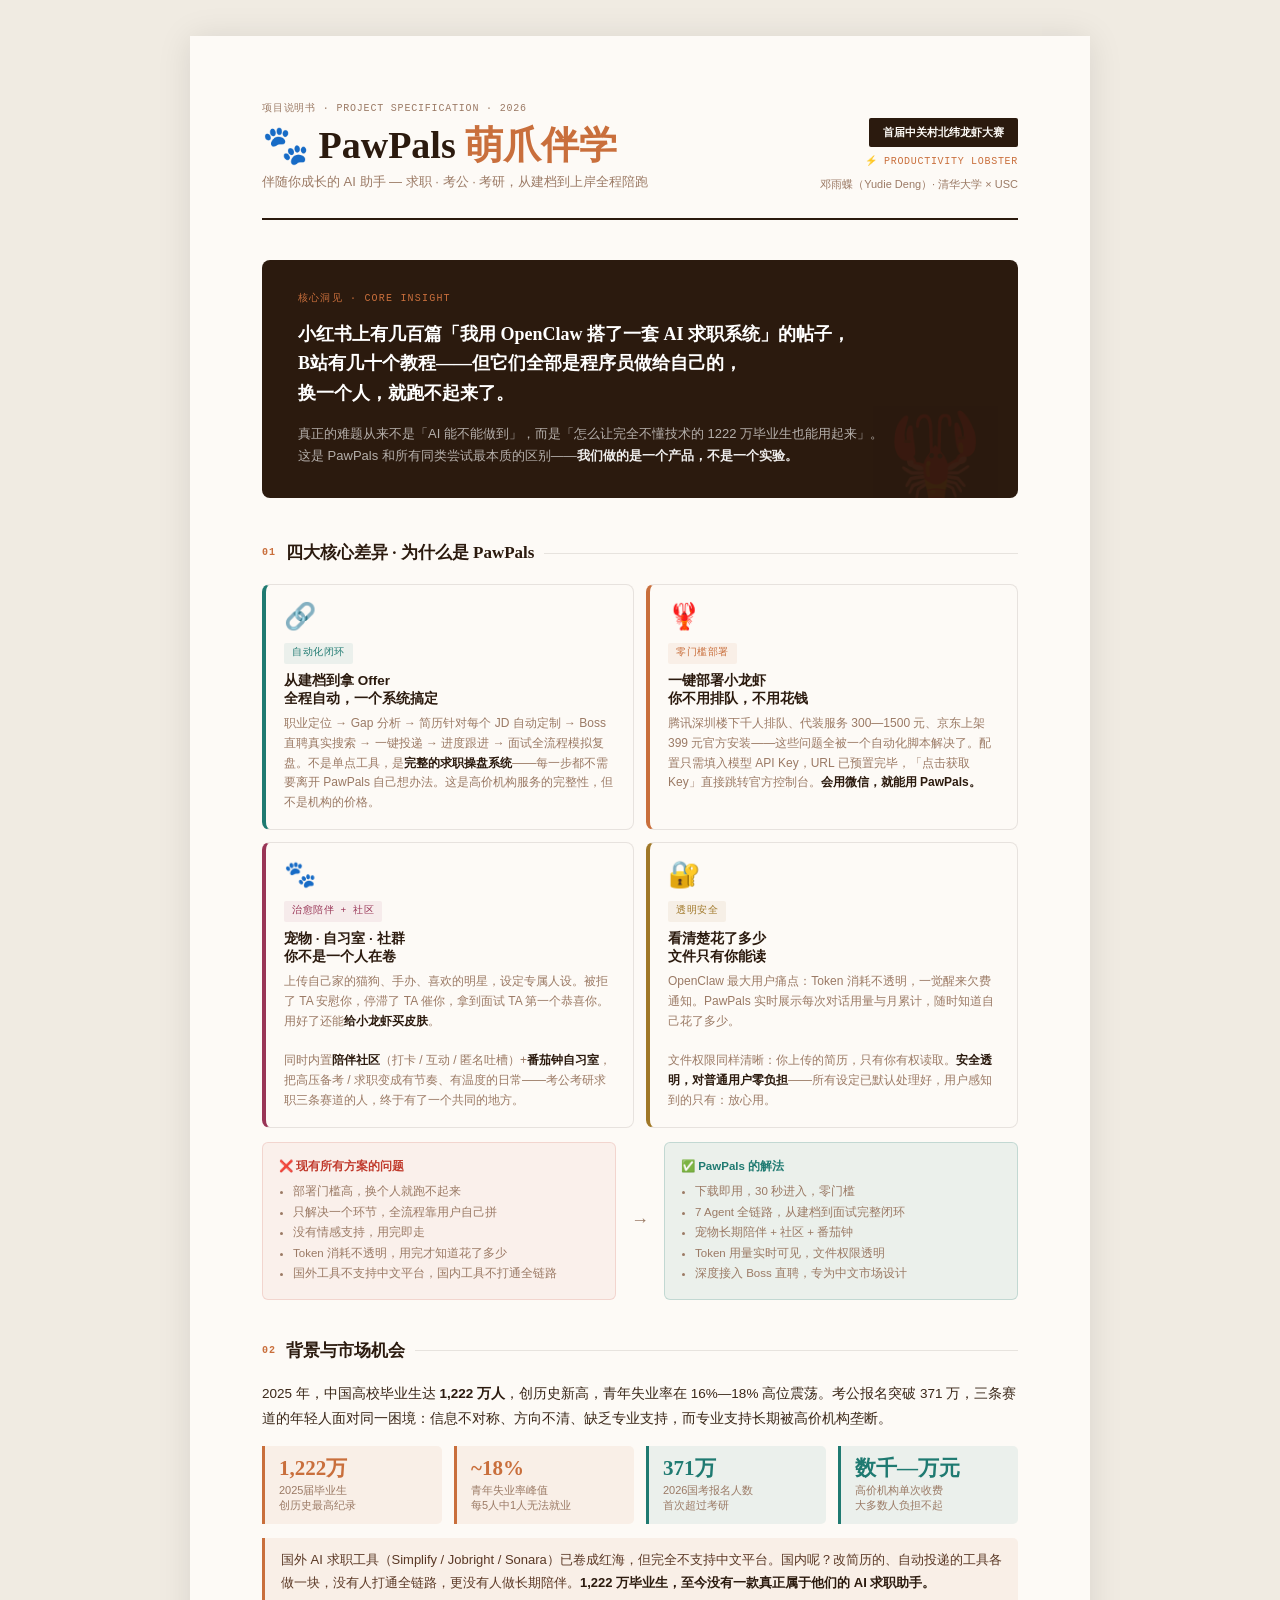
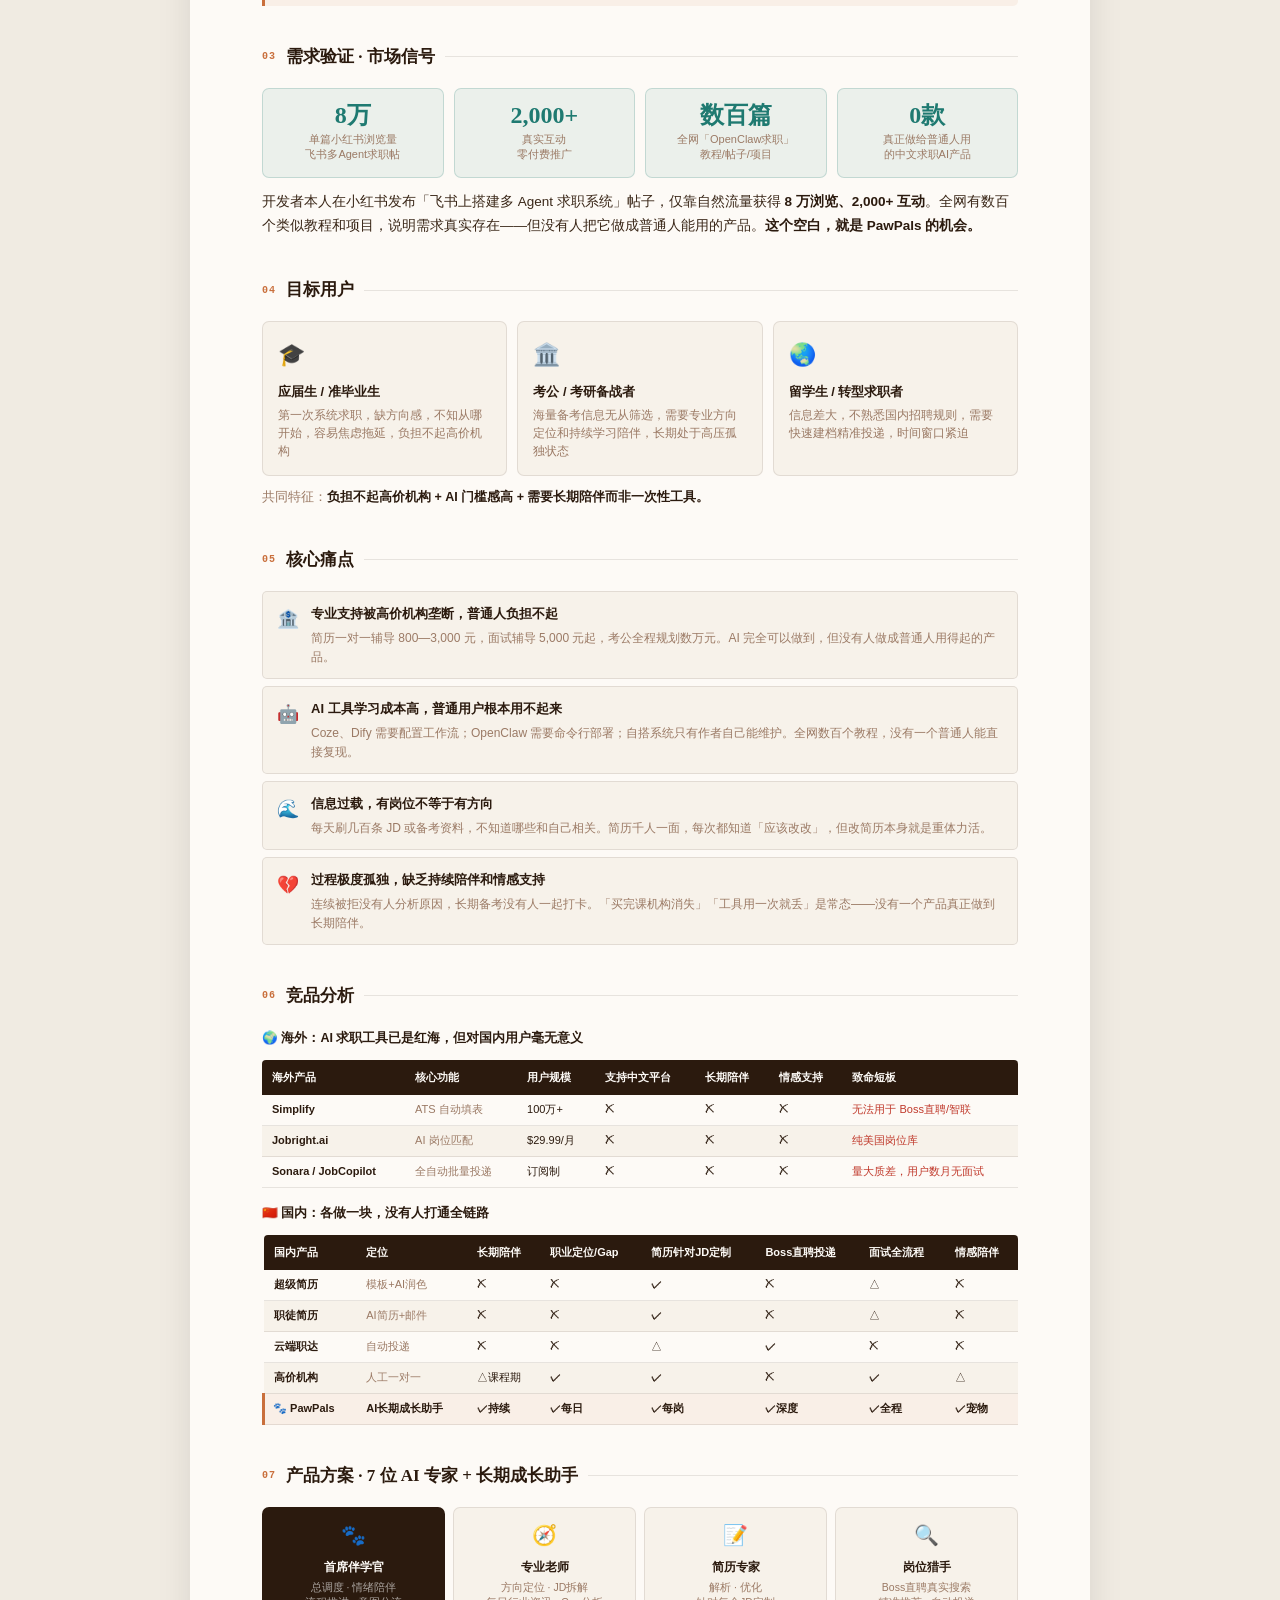
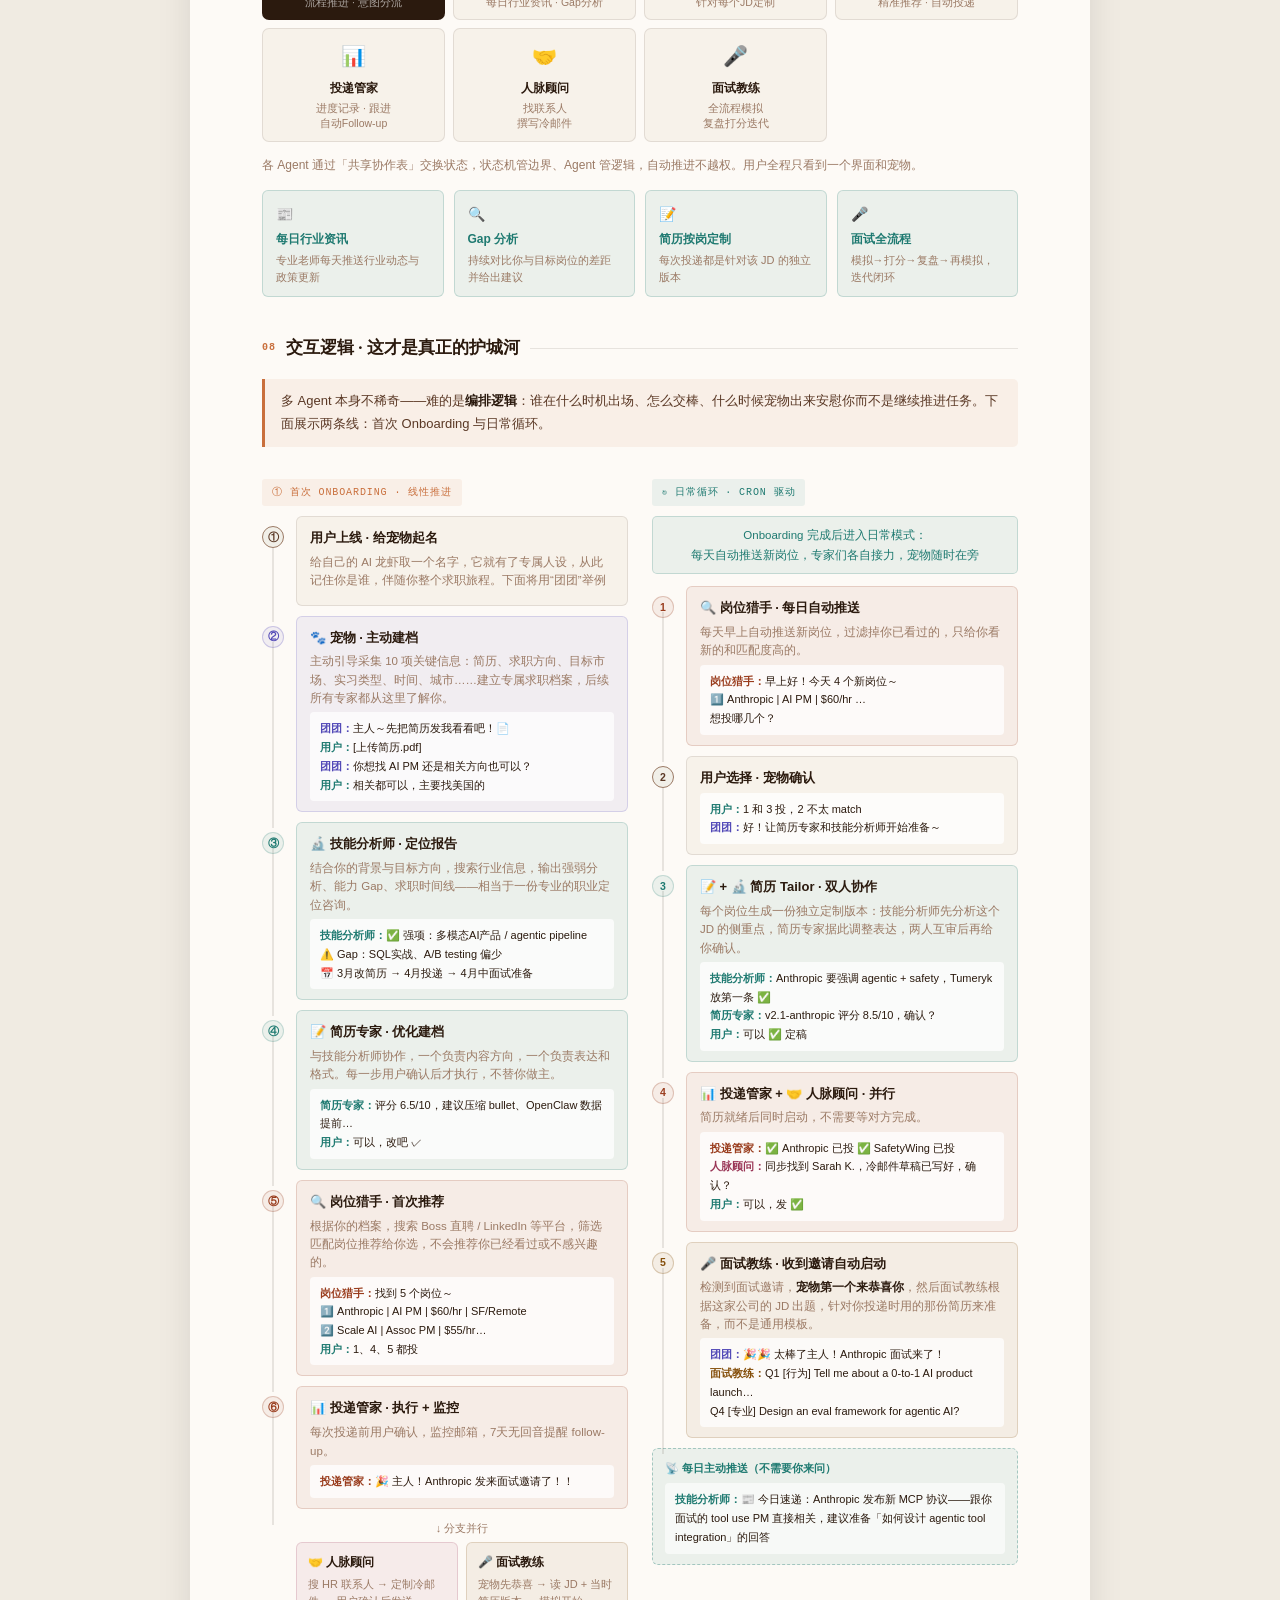
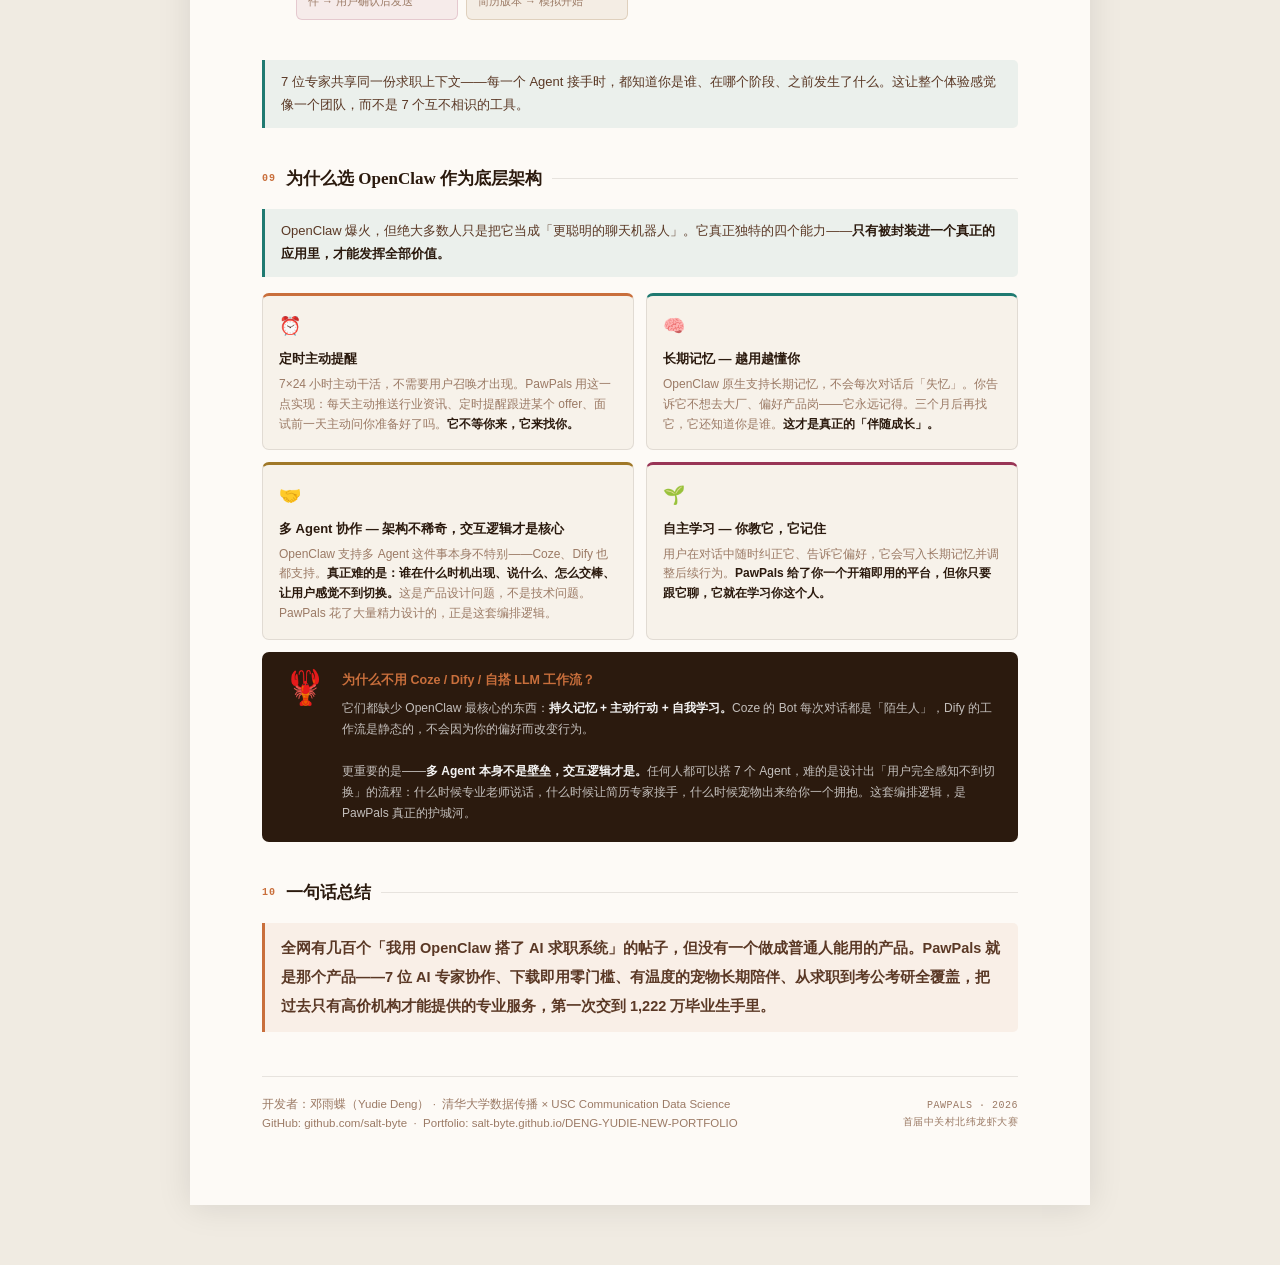
==== pawpals-spec.html @ 876ba8e3 "Add PawPals project page before Zhipu AI Co-Authored-By: Claude Opus 4.6 (1M context) <noreply@anthr" ====
<!DOCTYPE html>
<html lang="zh-CN">

<head>
  <meta charset="UTF-8">
  <meta name="viewport" content="width=device-width, initial-scale=1.0">
  <title>PawPals 萌爪伴学 · 项目说明书</title>
  <style>
    * {
      margin: 0;
      padding: 0;
      box-sizing: border-box;
    }

    :root {
      --bg: #f0ebe2;
      --paper: #fdfaf6;
      --brown: #2b1a0e;
      --mid: #5a3825;
      --light: #9b7a65;
      --rule: rgba(43, 26, 14, .10);
      --orange: #c96f3c;
      --o-bg: rgba(201, 111, 60, .08);
      --o-bd: rgba(201, 111, 60, .22);
      --teal: #1f7a71;
      --t-bg: rgba(31, 122, 113, .08);
      --t-bd: rgba(31, 122, 113, .20);
      --gold: #a07828;
      --purple: #534ab7;
      --p-bg: rgba(83, 74, 183, .07);
      --coral: #993c1d;
      --c-bg: rgba(153, 60, 29, .07);
      --pink: #993556;
      --k-bg: rgba(153, 53, 86, .07);
      --amber: #854f0b;
      --a-bg: rgba(133, 79, 11, .07);
    }

    html {
      font-size: 15px;
      scroll-behavior: smooth;
    }

    body {
      font-family: 'Noto Sans CJK SC', 'Source Han Sans SC', 'PingFang SC', 'Microsoft YaHei', sans-serif;
      background: var(--bg);
      color: var(--brown);
      line-height: 1.75;
      -webkit-font-smoothing: antialiased;
    }

    /* ══ Page wrapper ══ */
    .page {
      max-width: 900px;
      margin: 36px auto 60px;
      background: var(--paper);
      box-shadow: 0 2px 32px rgba(0, 0, 0, .10);
      padding: 64px 72px 72px;
    }

    /* ══ Header ══ */
    .header {
      display: flex;
      justify-content: space-between;
      align-items: flex-end;
      padding-bottom: 24px;
      border-bottom: 2px solid var(--brown);
      margin-bottom: 40px;
      gap: 20px;
    }

    .h-left {}

    .doc-meta {
      font-family: 'Courier New', monospace;
      font-size: 10px;
      color: var(--light);
      letter-spacing: .08em;
      text-transform: uppercase;
      margin-bottom: 8px;
    }

    .proj-name {
      font-family: 'Noto Serif CJK SC', 'Source Han Serif SC', serif;
      font-size: 38px;
      font-weight: 900;
      line-height: 1.05;
      color: var(--brown);
    }

    .proj-name em {
      color: var(--orange);
      font-style: normal;
    }

    .proj-tag {
      font-size: 13px;
      color: var(--light);
      margin-top: 6px;
    }

    .h-right {
      text-align: right;
      flex-shrink: 0;
    }

    .badge {
      display: inline-block;
      background: var(--brown);
      color: var(--paper);
      font-size: 11px;
      font-weight: 600;
      padding: 5px 14px;
      border-radius: 2px;
      margin-bottom: 6px;
    }

    .track {
      display: block;
      font-family: 'Courier New', monospace;
      font-size: 10px;
      color: var(--orange);
      letter-spacing: .07em;
    }

    .author {
      font-size: 11px;
      color: var(--light);
      margin-top: 4px;
    }

    /* ══ Sections ══ */
    .sec {
      margin-bottom: 36px;
    }

    .sec-head {
      display: flex;
      align-items: center;
      gap: 10px;
      margin-bottom: 16px;
    }

    .sec-num {
      font-family: 'Courier New', monospace;
      font-size: 10px;
      font-weight: 700;
      color: var(--orange);
      letter-spacing: .10em;
      flex-shrink: 0;
    }

    .sec-title {
      font-family: 'Noto Serif CJK SC', 'Source Han Serif SC', serif;
      font-size: 17px;
      font-weight: 700;
      color: var(--brown);
    }

    .sec-rule {
      flex: 1;
      height: 1px;
      background: var(--rule);
    }

    p {
      font-size: 13.5px;
      line-height: 1.85;
      color: #3a2718;
      margin-bottom: 10px;
    }

    p:last-child {
      margin-bottom: 0;
    }

    strong {
      font-weight: 700;
      color: var(--brown);
    }

    /* ══ Hero insight ══ */
    .hero {
      background: var(--brown);
      color: rgba(255, 255, 255, .9);
      border-radius: 8px;
      padding: 30px 36px;
      margin-bottom: 40px;
      position: relative;
      overflow: hidden;
    }

    .hero::after {
      content: '🦞';
      position: absolute;
      right: 20px;
      bottom: -16px;
      font-size: 100px;
      opacity: .07;
      line-height: 1;
    }

    .hero-label {
      font-family: 'Courier New', monospace;
      font-size: 10px;
      color: var(--orange);
      letter-spacing: .12em;
      text-transform: uppercase;
      margin-bottom: 12px;
    }

    .hero-text {
      font-family: 'Noto Serif CJK SC', 'Source Han Serif SC', serif;
      font-size: 18px;
      font-weight: 700;
      line-height: 1.65;
      margin-bottom: 14px;
      color: #fff;
    }

    .hero-sub {
      font-size: 13px;
      color: rgba(255, 255, 255, .65);
      line-height: 1.75;
      margin: 0;
    }

    /* ══ 2-col grid ══ */
    .g2 {
      display: grid;
      grid-template-columns: 1fr 1fr;
      gap: 12px;
    }

    .g3 {
      display: grid;
      grid-template-columns: repeat(3, 1fr);
      gap: 10px;
    }

    .g4 {
      display: grid;
      grid-template-columns: repeat(4, 1fr);
      gap: 10px;
    }

    /* ══ Diff cards (01) ══ */
    .diff-card {
      border: 1px solid var(--rule);
      border-radius: 8px;
      padding: 18px 18px 16px;
      background: var(--paper);
    }

    .diff-card.c-orange {
      border-left: 4px solid var(--orange);
    }

    .diff-card.c-pink {
      border-left: 4px solid var(--pink);
    }

    .diff-card.c-teal {
      border-left: 4px solid var(--teal);
    }

    .diff-card.c-gold {
      border-left: 4px solid var(--gold);
    }

    .card-icon {
      font-size: 26px;
      display: block;
      margin-bottom: 8px;
      line-height: 1;
    }

    .card-tag {
      display: inline-block;
      font-family: 'Courier New', monospace;
      font-size: 9.5px;
      letter-spacing: .06em;
      padding: 2px 8px;
      border-radius: 2px;
      margin-bottom: 8px;
    }

    .tag-orange {
      color: var(--orange);
      background: var(--o-bg);
    }

    .tag-pink {
      color: var(--pink);
      background: var(--k-bg);
    }

    .tag-teal {
      color: var(--teal);
      background: var(--t-bg);
    }

    .tag-gold {
      color: var(--gold);
      background: rgba(160, 120, 40, .08);
    }

    .card-title {
      font-size: 13.5px;
      font-weight: 700;
      color: var(--brown);
      margin-bottom: 6px;
      line-height: 1.35;
    }

    .card-desc {
      font-size: 12px;
      color: var(--light);
      line-height: 1.65;
    }

    .tech-badge {
      display: inline-block;
      font-family: 'Courier New', monospace;
      font-size: 9.5px;
      color: var(--mid);
      background: rgba(43, 26, 14, .06);
      border: 1px solid var(--rule);
      border-radius: 2px;
      padding: 2px 7px;
      margin: 5px 2px 0 0;
    }

    /* ══ VS bar ══ */
    .vs-wrap {
      display: grid;
      grid-template-columns: 1fr 28px 1fr;
      gap: 10px;
      align-items: stretch;
      margin-top: 14px;
    }

    .vs-col {
      border-radius: 6px;
      padding: 14px 16px;
      font-size: 12px;
      line-height: 1.7;
    }

    .vs-bad {
      background: rgba(192, 57, 43, .05);
      border: 1px solid rgba(192, 57, 43, .15);
    }

    .vs-good {
      background: var(--t-bg);
      border: 1px solid var(--t-bd);
    }

    .vs-head {
      font-weight: 700;
      font-size: 11.5px;
      margin-bottom: 6px;
    }

    .vs-bad .vs-head {
      color: #c0392b;
    }

    .vs-good .vs-head {
      color: var(--teal);
    }

    .vs-col ul {
      padding-left: 14px;
    }

    .vs-col li {
      color: var(--light);
      font-size: 11.5px;
      margin-bottom: 1px;
    }

    .vs-mid {
      display: flex;
      align-items: center;
      justify-content: center;
      font-size: 18px;
      color: var(--light);
    }

    /* ══ Data cards ══ */
    .data-row {
      display: flex;
      gap: 12px;
      margin: 14px 0;
    }

    .dc {
      flex: 1;
      border-left: 3px solid var(--orange);
      background: var(--o-bg);
      padding: 11px 14px;
      border-radius: 0 5px 5px 0;
    }

    .dc.t {
      border-left-color: var(--teal);
      background: var(--t-bg);
    }

    .dc-num {
      font-family: 'Noto Serif CJK SC', 'Source Han Serif SC', serif;
      font-size: 21px;
      font-weight: 900;
      color: var(--orange);
      line-height: 1.1;
    }

    .dc.t .dc-num {
      color: var(--teal);
    }

    .dc-label {
      font-size: 11px;
      color: var(--light);
      margin-top: 3px;
      line-height: 1.4;
    }

    /* ══ User cards ══ */
    .user-card {
      border: 1px solid var(--rule);
      border-radius: 7px;
      padding: 14px 15px;
      background: #f7f2ea;
    }

    .uc-emoji {
      font-size: 22px;
      display: block;
      margin-bottom: 6px;
    }

    .uc-name {
      font-size: 13px;
      font-weight: 700;
      color: var(--brown);
      margin-bottom: 4px;
    }

    .uc-desc {
      font-size: 11.5px;
      color: var(--light);
      line-height: 1.55;
    }

    /* ══ Pain points ══ */
    .pain-list {
      display: flex;
      flex-direction: column;
      gap: 7px;
      margin: 12px 0;
    }

    .pain {
      display: flex;
      gap: 12px;
      align-items: flex-start;
      padding: 11px 14px;
      background: #f7f2ea;
      border: 1px solid var(--rule);
      border-radius: 5px;
    }

    .pain-icon {
      font-size: 18px;
      flex-shrink: 0;
      margin-top: 1px;
    }

    .pain-title {
      font-size: 13px;
      font-weight: 700;
      color: var(--brown);
      margin-bottom: 3px;
    }

    .pain-desc {
      font-size: 12px;
      color: var(--light);
      line-height: 1.6;
      margin: 0;
    }

    /* ══ Quote ══ */
    .quote {
      border-left: 3px solid var(--orange);
      background: var(--o-bg);
      padding: 11px 16px;
      border-radius: 0 5px 5px 0;
      font-size: 13px;
      color: var(--mid);
      line-height: 1.75;
      margin: 12px 0;
    }

    .quote.teal {
      border-left-color: var(--teal);
      background: var(--t-bg);
    }

    /* ══ Metrics ══ */
    .metric-row {
      display: flex;
      gap: 10px;
      margin: 12px 0;
    }

    .metric {
      flex: 1;
      background: var(--t-bg);
      border: 1px solid var(--t-bd);
      border-radius: 7px;
      padding: 14px;
      text-align: center;
    }

    .metric-num {
      font-family: 'Noto Serif CJK SC', 'Source Han Serif SC', serif;
      font-size: 24px;
      font-weight: 900;
      color: var(--teal);
      line-height: 1;
    }

    .metric-lbl {
      font-size: 11px;
      color: var(--light);
      margin-top: 5px;
      line-height: 1.4;
    }

    /* ══ Comp tables ══ */
    .comp-table {
      width: 100%;
      border-collapse: collapse;
      margin: 10px 0;
      font-size: 11.5px;
    }

    .comp-table th {
      background: var(--brown);
      color: var(--paper);
      padding: 8px 10px;
      text-align: left;
      font-weight: 600;
      font-size: 11px;
    }

    .comp-table th:first-child {
      border-radius: 4px 0 0 0;
    }

    .comp-table th:last-child {
      border-radius: 0 4px 0 0;
    }

    .comp-table td {
      padding: 7px 10px;
      border-bottom: 1px solid var(--rule);
      color: var(--brown);
      vertical-align: middle;
      font-size: 11px;
      line-height: 1.45;
    }

    .comp-table tr:nth-child(even) td {
      background: #f7f2ea;
    }

    .comp-table tr.hl td {
      background: var(--o-bg);
      font-weight: 600;
    }

    .comp-table tr.hl td:first-child {
      border-left: 3px solid var(--orange);
      padding-left: 8px;
    }

    .ok {
      color: var(--teal);
      font-weight: 700;
    }

    .no {
      color: #c0392b;
    }

    .so {
      color: var(--gold);
    }

    /* ══ Agent layout ══ */
    .agents {
      display: grid;
      grid-template-columns: repeat(4, 1fr);
      gap: 8px;
      margin: 12px 0;
    }

    .ag {
      border: 1px solid var(--rule);
      border-radius: 7px;
      padding: 10px 10px;
      text-align: center;
      background: #f7f2ea;
    }

    .ag.center {
      background: var(--brown);
    }

    .ag-icon {
      font-size: 20px;
      display: block;
      margin-bottom: 4px;
    }

    .ag-name {
      font-size: 12px;
      font-weight: 700;
      color: var(--brown);
    }

    .ag.center .ag-name {
      color: var(--paper);
    }

    .ag-role {
      font-size: 10.5px;
      color: var(--light);
      line-height: 1.4;
      margin-top: 2px;
    }

    .ag.center .ag-role {
      color: rgba(255, 255, 255, .6);
    }

    /* ══ Growth grid ══ */
    .growth {
      padding: 11px 13px;
      background: var(--t-bg);
      border: 1px solid var(--t-bd);
      border-radius: 6px;
    }

    .growth-icon {
      font-size: 14px;
      margin-bottom: 3px;
    }

    .growth-title {
      font-size: 12px;
      font-weight: 700;
      color: var(--teal);
      margin-bottom: 2px;
    }

    .growth-desc {
      font-size: 11px;
      color: var(--light);
      line-height: 1.5;
    }

    /* ══ OpenClaw 4-box ══ */
    .oc-box {
      border: 1px solid var(--rule);
      border-radius: 7px;
      padding: 15px 16px;
      background: #f7f2ea;
    }

    .oc-box-title {
      font-size: 13px;
      font-weight: 700;
      color: var(--brown);
      margin-bottom: 4px;
    }

    .oc-box-desc {
      font-size: 12px;
      color: var(--light);
      line-height: 1.65;
    }

    .oc-box.top-orange {
      border-top: 3px solid var(--orange);
    }

    .oc-box.top-teal {
      border-top: 3px solid var(--teal);
    }

    .oc-box.top-gold {
      border-top: 3px solid var(--gold);
    }

    .oc-box.top-pink {
      border-top: 3px solid var(--pink);
    }

    /* ══ Dark callout ══ */
    .dark-box {
      background: var(--brown);
      color: rgba(255, 255, 255, .9);
      border-radius: 7px;
      padding: 18px 22px;
      display: grid;
      grid-template-columns: auto 1fr;
      gap: 16px;
      align-items: start;
      margin-top: 12px;
    }

    .dark-box-emoji {
      font-size: 34px;
      line-height: 1;
    }

    .dark-box-title {
      font-size: 12.5px;
      font-weight: 700;
      color: var(--orange);
      margin-bottom: 6px;
    }

    .dark-box-text {
      font-size: 12px;
      color: rgba(255, 255, 255, .72);
      line-height: 1.75;
    }

    /* ══ Tech 2-col ══ */
    .tech-box {
      border: 1px solid var(--rule);
      border-radius: 6px;
      padding: 13px 15px;
      background: #f7f2ea;
    }

    .tech-box-title {
      font-size: 13px;
      font-weight: 700;
      color: var(--brown);
      margin-bottom: 4px;
    }

    .tech-box-desc {
      font-size: 11.5px;
      color: var(--light);
      line-height: 1.6;
    }

    /* ══ Flow timeline ══ */
    .flow-wrap {
      margin: 14px 0;
    }

    .flow-label {
      font-family: 'Courier New', monospace;
      font-size: 10px;
      letter-spacing: .09em;
      text-transform: uppercase;
      margin-bottom: 10px;
      padding: 5px 10px;
      border-radius: 3px;
      display: inline-block;
    }

    .fl-orange {
      color: var(--orange);
      background: var(--o-bg);
    }

    .fl-teal {
      color: var(--teal);
      background: var(--t-bg);
    }

    .flow-step {
      display: flex;
      gap: 12px;
      align-items: flex-start;
      margin-bottom: 4px;
      position: relative;
    }

    .flow-step::before {
      content: '';
      position: absolute;
      left: 10px;
      top: 26px;
      bottom: -10px;
      width: 2px;
      background: var(--rule);
    }

    .flow-step:last-child::before {
      display: none;
    }

    .step-num {
      width: 22px;
      height: 22px;
      border-radius: 50%;
      display: flex;
      align-items: center;
      justify-content: center;
      font-size: 10.5px;
      font-weight: 700;
      flex-shrink: 0;
      margin-top: 10px;
      position: relative;
      z-index: 1;
    }

    .sn-gray {
      background: #f1efe8;
      border: 1px solid var(--light);
      color: var(--mid);
    }

    .sn-purple {
      background: var(--p-bg);
      color: var(--purple);
      border: 1px solid rgba(83, 74, 183, .25);
    }

    .sn-teal {
      background: var(--t-bg);
      color: var(--teal);
      border: 1px solid var(--t-bd);
    }

    .sn-coral {
      background: var(--c-bg);
      color: var(--coral);
      border: 1px solid rgba(153, 60, 29, .25);
    }

    .sn-amber {
      background: var(--a-bg);
      color: var(--amber);
      border: 1px solid rgba(133, 79, 11, .25);
    }

    .sn-pink {
      background: var(--k-bg);
      color: var(--pink);
      border: 1px solid rgba(153, 53, 86, .25);
    }

    .step-body {
      flex: 1;
      border-radius: 6px;
      padding: 10px 13px;
      margin-bottom: 6px;
      border: 1px solid var(--rule);
    }

    .sb-gray {
      background: #f7f2ea;
    }

    .sb-purple {
      background: var(--p-bg);
      border-color: rgba(83, 74, 183, .18);
    }

    .sb-teal {
      background: var(--t-bg);
      border-color: var(--t-bd);
    }

    .sb-coral {
      background: var(--c-bg);
      border-color: rgba(153, 60, 29, .18);
    }

    .sb-amber {
      background: var(--a-bg);
      border-color: rgba(133, 79, 11, .18);
    }

    .sb-pink {
      background: var(--k-bg);
      border-color: rgba(153, 53, 86, .18);
    }

    .step-title {
      font-size: 13px;
      font-weight: 700;
      color: var(--brown);
      margin-bottom: 3px;
    }

    .step-desc {
      font-size: 11.5px;
      color: var(--light);
      line-height: 1.6;
      margin-bottom: 5px;
    }

    .chat-bubble {
      background: rgba(255, 255, 255, .75);
      border-radius: 4px;
      padding: 7px 10px;
      font-size: 11px;
      line-height: 1.7;
    }

    .sp {
      font-weight: 700;
    }

    .sp-p {
      color: var(--purple);
    }

    .sp-t {
      color: var(--teal);
    }

    .sp-c {
      color: var(--coral);
    }

    .sp-a {
      color: var(--amber);
    }

    .sp-k {
      color: var(--pink);
    }

    .flow-branch {
      display: grid;
      grid-template-columns: 1fr 1fr;
      gap: 8px;
      margin: 4px 0 8px 34px;
    }

    .branch-box {
      border-radius: 6px;
      padding: 9px 11px;
      border: 1px solid var(--rule);
    }

    .bb-pink {
      background: var(--k-bg);
      border-color: rgba(153, 53, 86, .18);
    }

    .bb-amber {
      background: var(--a-bg);
      border-color: rgba(133, 79, 11, .18);
    }

    .bb-title {
      font-size: 12px;
      font-weight: 700;
      color: var(--brown);
      margin-bottom: 3px;
    }

    .bb-desc {
      font-size: 11px;
      color: var(--light);
      line-height: 1.55;
    }

    .loop-note {
      background: var(--t-bg);
      border: 1px solid var(--t-bd);
      border-radius: 5px;
      padding: 8px 12px;
      font-size: 11.5px;
      color: var(--teal);
      text-align: center;
      margin-bottom: 12px;
    }

    .collab-table {
      width: 100%;
      border-collapse: collapse;
      font-size: 11px;
      margin-top: 10px;
    }

    .collab-table th {
      background: var(--brown);
      color: var(--paper);
      padding: 6px 9px;
      text-align: left;
      font-weight: 600;
      font-size: 10.5px;
    }

    .collab-table th:first-child {
      border-radius: 3px 0 0 0;
    }

    .collab-table th:last-child {
      border-radius: 0 3px 0 0;
    }

    .collab-table td {
      padding: 6px 9px;
      border-bottom: 1px solid var(--rule);
      color: var(--light);
      font-size: 11px;
    }

    .collab-table tr:nth-child(even) td {
      background: #f7f2ea;
    }

    .collab-table td:first-child {
      color: var(--brown);
      font-weight: 600;
    }

    /* ══ Footer ══ */
    .footer {
      margin-top: 44px;
      padding-top: 18px;
      border-top: 1px solid var(--rule);
      display: flex;
      justify-content: space-between;
      align-items: center;
    }

    .footer-l {
      font-size: 11.5px;
      color: var(--light);
      line-height: 1.65;
    }

    .footer-r {
      font-family: 'Courier New', monospace;
      font-size: 10px;
      color: var(--light);
      letter-spacing: .05em;
      text-align: right;
    }

    /* ══ Print / PDF ══ */
    @media print {
      body {
        background: white;
        font-size: 13px;
      }

      .page {
        margin: 0;
        padding: 28px 48px 40px;
        max-width: 100%;
        box-shadow: none;
      }

      /* 所有「框框」都不允许内部切页 */
      .diff-card,
      .oc-box,
      .tech-box,
      .growth,
      .pain,
      .user-card,
      .dc,
      .metric,
      .ag,
      .step-body,
      .branch-box,
      .chat-bubble,
      .collab-table tr,
      .comp-table tr,
      .dark-box,
      .quote,
      .hero,
      .flow-branch,
      .loop-note {
        break-inside: avoid;
        page-break-inside: avoid;
      }

      /* 整块区域尽量不拆，拆了也在块前分页而不是块中间 */
      .sec {
        break-inside: avoid;
        page-break-inside: avoid;
      }

      .flow-step {
        break-inside: avoid;
        page-break-inside: avoid;
      }

      .flow-wrap {
        break-inside: avoid;
        page-break-inside: avoid;
      }

      .agents {
        break-inside: avoid;
        page-break-inside: avoid;
      }

      .data-row {
        break-inside: avoid;
        page-break-inside: avoid;
      }

      .metric-row {
        break-inside: avoid;
        page-break-inside: avoid;
      }

      .vs-wrap {
        break-inside: avoid;
        page-break-inside: avoid;
      }

      .pain-list {
        break-inside: avoid;
        page-break-inside: avoid;
      }

      /* 竞品表太长允许在行之间切，但不允许在单元格内切 */
      .comp-table {
        break-inside: auto;
      }

      .comp-table td {
        break-inside: avoid;
        page-break-inside: avoid;
      }

      .comp-table tr {
        break-inside: avoid;
        page-break-inside: avoid;
      }

      /* 流程图两列整体尽量不拆 */
      .flow-grid {
        break-inside: avoid;
        page-break-inside: avoid;
      }

      /* 分页前留空白，视觉更干净 */
      .sec {
        margin-bottom: 24px;
      }

      /* 隐藏不需要打印的东西 */
      a {
        text-decoration: none;
        color: inherit;
      }
    }
  </style>
</head>

<body>
  <div class="page">

    <!-- ══════════ HEADER ══════════ -->
    <header class="header">
      <div class="h-left">
        <div class="doc-meta">项目说明书 · Project Specification · 2026</div>
        <div class="proj-name">🐾 PawPals <em>萌爪伴学</em></div>
        <div class="proj-tag">伴随你成长的 AI 助手 — 求职 · 考公 · 考研，从建档到上岸全程陪跑</div>
      </div>
      <div class="h-right">
        <span class="badge">首届中关村北纬龙虾大赛</span>
        <span class="track">⚡ PRODUCTIVITY LOBSTER</span>
        <div class="author">邓雨蝶（Yudie Deng）· 清华大学 × USC</div>
      </div>
    </header>

    <!-- ══════════ HERO ══════════ -->
    <div class="hero">
      <div class="hero-label">核心洞见 · Core Insight</div>
      <div class="hero-text">
        小红书上有几百篇「我用 OpenClaw 搭了一套 AI 求职系统」的帖子，<br>
        B站有几十个教程——但它们全部是程序员做给自己的，<br>
        换一个人，就跑不起来了。
      </div>
      <p class="hero-sub">真正的难题从来不是「AI 能不能做到」，而是「怎么让完全不懂技术的 1222 万毕业生也能用起来」。<br>
        这是 PawPals 和所有同类尝试最本质的区别——<strong style="color:rgba(255,255,255,.92);">我们做的是一个产品，不是一个实验。</strong></p>
    </div>

    <!-- ══════════ 01 四大差异 ══════════ -->
    <section class="sec">
      <div class="sec-head">
        <span class="sec-num">01</span>
        <span class="sec-title">四大核心差异 · 为什么是 PawPals</span>
        <div class="sec-rule"></div>
      </div>

      <div class="g2">
        <div class="diff-card c-teal">
          <span class="card-icon">🔗</span>
          <div class="card-tag tag-teal">自动化闭环</div>
          <div class="card-title">从建档到拿 Offer<br>全程自动，一个系统搞定</div>
          <div class="card-desc">职业定位 → Gap 分析 → 简历针对每个 JD 自动定制 → Boss 直聘真实搜索 → 一键投递 → 进度跟进 →
            面试全流程模拟复盘。不是单点工具，是<strong>完整的求职操盘系统</strong>——每一步都不需要离开 PawPals 自己想办法。这是高价机构服务的完整性，但不是机构的价格。</div>
        </div>

        <div class="diff-card c-orange">
          <span class="card-icon">🦞</span>
          <div class="card-tag tag-orange">零门槛部署</div>
          <div class="card-title">一键部署小龙虾<br>你不用排队，不用花钱</div>
          <div class="card-desc">腾讯深圳楼下千人排队、代装服务 300—1500 元、京东上架 399 元官方安装——这些问题全被一个自动化脚本解决了。配置只需填入模型 API Key，URL
            已预置完毕，「点击获取 Key」直接跳转官方控制台。<strong>会用微信，就能用 PawPals。</strong></div>
        </div>

        <div class="diff-card c-pink">
          <span class="card-icon">🐾</span>
          <div class="card-tag tag-pink">治愈陪伴 + 社区</div>
          <div class="card-title">宠物 · 自习室 · 社群<br>你不是一个人在卷</div>
          <div class="card-desc">上传自己家的猫狗、手办、喜欢的明星，设定专属人设。被拒了 TA 安慰你，停滞了 TA 催你，拿到面试 TA
            第一个恭喜你。用好了还能<strong>给小龙虾买皮肤</strong>。<br><br>同时内置<strong>陪伴社区</strong>（打卡 / 互动 /
            匿名吐槽）+<strong>番茄钟自习室</strong>，把高压备考 / 求职变成有节奏、有温度的日常——考公考研求职三条赛道的人，终于有了一个共同的地方。</div>
        </div>

        <div class="diff-card c-gold">
          <span class="card-icon">🔐</span>
          <div class="card-tag tag-gold">透明安全</div>
          <div class="card-title">看清楚花了多少<br>文件只有你能读</div>
          <div class="card-desc">OpenClaw 最大用户痛点：Token 消耗不透明，一觉醒来欠费通知。PawPals
            实时展示每次对话用量与月累计，随时知道自己花了多少。<br><br>文件权限同样清晰：你上传的简历，只有你有权读取。<strong>安全透明，对普通用户零负担</strong>——所有设定已默认处理好，用户感知到的只有：放心用。
          </div>
        </div>
      </div>

      <!-- VS 对比 -->
      <div class="vs-wrap">
        <div class="vs-col vs-bad">
          <div class="vs-head">❌ 现有所有方案的问题</div>
          <ul>
            <li>部署门槛高，换个人就跑不起来</li>
            <li>只解决一个环节，全流程靠用户自己拼</li>
            <li>没有情感支持，用完即走</li>
            <li>Token 消耗不透明，用完才知道花了多少</li>
            <li>国外工具不支持中文平台，国内工具不打通全链路</li>
          </ul>
        </div>
        <div class="vs-mid">→</div>
        <div class="vs-col vs-good">
          <div class="vs-head">✅ PawPals 的解法</div>
          <ul>
            <li>下载即用，30 秒进入，零门槛</li>
            <li>7 Agent 全链路，从建档到面试完整闭环</li>
            <li>宠物长期陪伴 + 社区 + 番茄钟</li>
            <li>Token 用量实时可见，文件权限透明</li>
            <li>深度接入 Boss 直聘，专为中文市场设计</li>
          </ul>
        </div>
      </div>
    </section>

    <!-- ══════════ 02 背景 ══════════ -->
    <section class="sec">
      <div class="sec-head">
        <span class="sec-num">02</span>
        <span class="sec-title">背景与市场机会</span>
        <div class="sec-rule"></div>
      </div>

      <p>2025 年，中国高校毕业生达 <strong>1,222 万人</strong>，创历史新高，青年失业率在 16%—18% 高位震荡。考公报名突破 371
        万，三条赛道的年轻人面对同一困境：信息不对称、方向不清、缺乏专业支持，而专业支持长期被高价机构垄断。</p>

      <div class="data-row">
        <div class="dc">
          <div class="dc-num">1,222万</div>
          <div class="dc-label">2025届毕业生<br>创历史最高纪录</div>
        </div>
        <div class="dc">
          <div class="dc-num">~18%</div>
          <div class="dc-label">青年失业率峰值<br>每5人中1人无法就业</div>
        </div>
        <div class="dc t">
          <div class="dc-num">371万</div>
          <div class="dc-label">2026国考报名人数<br>首次超过考研</div>
        </div>
        <div class="dc t">
          <div class="dc-num">数千—万元</div>
          <div class="dc-label">高价机构单次收费<br>大多数人负担不起</div>
        </div>
      </div>

      <div class="quote">国外 AI 求职工具（Simplify / Jobright /
        Sonara）已卷成红海，但完全不支持中文平台。国内呢？改简历的、自动投递的工具各做一块，没有人打通全链路，更没有人做长期陪伴。<strong>1,222 万毕业生，至今没有一款真正属于他们的 AI
          求职助手。</strong></div>
    </section>

    <!-- ══════════ 03 验证 ══════════ -->
    <section class="sec">
      <div class="sec-head">
        <span class="sec-num">03</span>
        <span class="sec-title">需求验证 · 市场信号</span>
        <div class="sec-rule"></div>
      </div>

      <div class="metric-row">
        <div class="metric">
          <div class="metric-num">8万</div>
          <div class="metric-lbl">单篇小红书浏览量<br>飞书多Agent求职帖</div>
        </div>
        <div class="metric">
          <div class="metric-num">2,000+</div>
          <div class="metric-lbl">真实互动<br>零付费推广</div>
        </div>
        <div class="metric">
          <div class="metric-num">数百篇</div>
          <div class="metric-lbl">全网「OpenClaw求职」<br>教程/帖子/项目</div>
        </div>
        <div class="metric">
          <div class="metric-num">0款</div>
          <div class="metric-lbl">真正做给普通人用<br>的中文求职AI产品</div>
        </div>
      </div>

      <p>开发者本人在小红书发布「飞书上搭建多 Agent 求职系统」帖子，仅靠自然流量获得 <strong>8 万浏览、2,000+
          互动</strong>。全网有数百个类似教程和项目，说明需求真实存在——但没有人把它做成普通人能用的产品。<strong>这个空白，就是 PawPals 的机会。</strong></p>
    </section>

    <!-- ══════════ 04 用户 ══════════ -->
    <section class="sec">
      <div class="sec-head">
        <span class="sec-num">04</span>
        <span class="sec-title">目标用户</span>
        <div class="sec-rule"></div>
      </div>

      <div class="g3">
        <div class="user-card"><span class="uc-emoji">🎓</span>
          <div class="uc-name">应届生 / 准毕业生</div>
          <div class="uc-desc">第一次系统求职，缺方向感，不知从哪开始，容易焦虑拖延，负担不起高价机构</div>
        </div>
        <div class="user-card"><span class="uc-emoji">🏛️</span>
          <div class="uc-name">考公 / 考研备战者</div>
          <div class="uc-desc">海量备考信息无从筛选，需要专业方向定位和持续学习陪伴，长期处于高压孤独状态</div>
        </div>
        <div class="user-card"><span class="uc-emoji">🌏</span>
          <div class="uc-name">留学生 / 转型求职者</div>
          <div class="uc-desc">信息差大，不熟悉国内招聘规则，需要快速建档精准投递，时间窗口紧迫</div>
        </div>
      </div>

      <p style="margin-top:10px;font-size:12.5px;color:var(--light);">共同特征：<strong style="color:var(--brown);">负担不起高价机构
          + AI 门槛感高 + 需要长期陪伴而非一次性工具。</strong></p>
    </section>

    <!-- ══════════ 05 痛点 ══════════ -->
    <section class="sec">
      <div class="sec-head">
        <span class="sec-num">05</span>
        <span class="sec-title">核心痛点</span>
        <div class="sec-rule"></div>
      </div>

      <div class="pain-list">
        <div class="pain">
          <div class="pain-icon">🏦</div>
          <div>
            <div class="pain-title">专业支持被高价机构垄断，普通人负担不起</div>
            <p class="pain-desc">简历一对一辅导 800—3,000 元，面试辅导 5,000 元起，考公全程规划数万元。AI 完全可以做到，但没有人做成普通人用得起的产品。</p>
          </div>
        </div>
        <div class="pain">
          <div class="pain-icon">🤖</div>
          <div>
            <div class="pain-title">AI 工具学习成本高，普通用户根本用不起来</div>
            <p class="pain-desc">Coze、Dify 需要配置工作流；OpenClaw 需要命令行部署；自搭系统只有作者自己能维护。全网数百个教程，没有一个普通人能直接复现。</p>
          </div>
        </div>
        <div class="pain">
          <div class="pain-icon">🌊</div>
          <div>
            <div class="pain-title">信息过载，有岗位不等于有方向</div>
            <p class="pain-desc">每天刷几百条 JD 或备考资料，不知道哪些和自己相关。简历千人一面，每次都知道「应该改改」，但改简历本身就是重体力活。</p>
          </div>
        </div>
        <div class="pain">
          <div class="pain-icon">💔</div>
          <div>
            <div class="pain-title">过程极度孤独，缺乏持续陪伴和情感支持</div>
            <p class="pain-desc">连续被拒没有人分析原因，长期备考没有人一起打卡。「买完课机构消失」「工具用一次就丢」是常态——没有一个产品真正做到长期陪伴。</p>
          </div>
        </div>
      </div>
    </section>

    <!-- ══════════ 06 竞品 ══════════ -->
    <section class="sec">
      <div class="sec-head">
        <span class="sec-num">06</span>
        <span class="sec-title">竞品分析</span>
        <div class="sec-rule"></div>
      </div>

      <p style="font-size:12.5px;font-weight:700;color:var(--brown);margin-bottom:6px;">🌍 海外：AI 求职工具已是红海，但对国内用户毫无意义</p>
      <table class="comp-table" style="margin-bottom:14px;">
        <thead>
          <tr>
            <th>海外产品</th>
            <th>核心功能</th>
            <th>用户规模</th>
            <th>支持中文平台</th>
            <th>长期陪伴</th>
            <th>情感支持</th>
            <th>致命短板</th>
          </tr>
        </thead>
        <tbody>
          <tr>
            <td><strong>Simplify</strong></td>
            <td style="color:var(--light)">ATS 自动填表</td>
            <td>100万+</td>
            <td class="no">✗</td>
            <td class="no">✗</td>
            <td class="no">✗</td>
            <td style="color:#c0392b">无法用于 Boss直聘/智联</td>
          </tr>
          <tr>
            <td><strong>Jobright.ai</strong></td>
            <td style="color:var(--light)">AI 岗位匹配</td>
            <td>$29.99/月</td>
            <td class="no">✗</td>
            <td class="no">✗</td>
            <td class="no">✗</td>
            <td style="color:#c0392b">纯美国岗位库</td>
          </tr>
          <tr>
            <td><strong>Sonara / JobCopilot</strong></td>
            <td style="color:var(--light)">全自动批量投递</td>
            <td>订阅制</td>
            <td class="no">✗</td>
            <td class="no">✗</td>
            <td class="no">✗</td>
            <td style="color:#c0392b">量大质差，用户数月无面试</td>
          </tr>
        </tbody>
      </table>

      <p style="font-size:12.5px;font-weight:700;color:var(--brown);margin-bottom:6px;">🇨🇳 国内：各做一块，没有人打通全链路</p>
      <table class="comp-table">
        <thead>
          <tr>
            <th>国内产品</th>
            <th>定位</th>
            <th>长期陪伴</th>
            <th>职业定位/Gap</th>
            <th>简历针对JD定制</th>
            <th>Boss直聘投递</th>
            <th>面试全流程</th>
            <th>情感陪伴</th>
          </tr>
        </thead>
        <tbody>
          <tr>
            <td><strong>超级简历</strong></td>
            <td style="color:var(--light)">模板+AI润色</td>
            <td class="no">✗</td>
            <td class="no">✗</td>
            <td class="ok">✓</td>
            <td class="no">✗</td>
            <td class="so">△</td>
            <td class="no">✗</td>
          </tr>
          <tr>
            <td><strong>职徒简历</strong></td>
            <td style="color:var(--light)">AI简历+邮件</td>
            <td class="no">✗</td>
            <td class="no">✗</td>
            <td class="ok">✓</td>
            <td class="no">✗</td>
            <td class="so">△</td>
            <td class="no">✗</td>
          </tr>
          <tr>
            <td><strong>云端职达</strong></td>
            <td style="color:var(--light)">自动投递</td>
            <td class="no">✗</td>
            <td class="no">✗</td>
            <td class="so">△</td>
            <td class="ok">✓</td>
            <td class="no">✗</td>
            <td class="no">✗</td>
          </tr>
          <tr>
            <td><strong>高价机构</strong></td>
            <td style="color:var(--light)">人工一对一</td>
            <td class="so">△课程期</td>
            <td class="ok">✓</td>
            <td class="ok">✓</td>
            <td class="no">✗</td>
            <td class="ok">✓</td>
            <td class="so">△</td>
          </tr>
          <tr class="hl">
            <td><strong>🐾 PawPals</strong></td>
            <td>AI长期成长助手</td>
            <td class="ok">✓持续</td>
            <td class="ok">✓每日</td>
            <td class="ok">✓每岗</td>
            <td class="ok">✓深度</td>
            <td class="ok">✓全程</td>
            <td class="ok">✓宠物</td>
          </tr>
        </tbody>
      </table>
    </section>

    <!-- ══════════ 07 产品方案 ══════════ -->
    <section class="sec">
      <div class="sec-head">
        <span class="sec-num">07</span>
        <span class="sec-title">产品方案 · 7 位 AI 专家 + 长期成长助手</span>
        <div class="sec-rule"></div>
      </div>

      <div class="agents">
        <div class="ag center"><span class="ag-icon">🐾</span>
          <div class="ag-name">首席伴学官</div>
          <div class="ag-role">总调度 · 情绪陪伴<br>流程推进 · 意图分流</div>
        </div>
        <div class="ag"><span class="ag-icon">🧭</span>
          <div class="ag-name">专业老师</div>
          <div class="ag-role">方向定位 · JD拆解<br>每日行业资讯 · Gap分析</div>
        </div>
        <div class="ag"><span class="ag-icon">📝</span>
          <div class="ag-name">简历专家</div>
          <div class="ag-role">解析 · 优化<br>针对每个JD定制</div>
        </div>
        <div class="ag"><span class="ag-icon">🔍</span>
          <div class="ag-name">岗位猎手</div>
          <div class="ag-role">Boss直聘真实搜索<br>精准推荐 · 自动投递</div>
        </div>
        <div class="ag"><span class="ag-icon">📊</span>
          <div class="ag-name">投递管家</div>
          <div class="ag-role">进度记录 · 跟进<br>自动Follow-up</div>
        </div>
        <div class="ag"><span class="ag-icon">🤝</span>
          <div class="ag-name">人脉顾问</div>
          <div class="ag-role">找联系人<br>撰写冷邮件</div>
        </div>
        <div class="ag"><span class="ag-icon">🎤</span>
          <div class="ag-name">面试教练</div>
          <div class="ag-role">全流程模拟<br>复盘打分迭代</div>
        </div>
      </div>

      <p style="font-size:12px;color:var(--light);margin-top:6px;margin-bottom:14px;">各 Agent 通过「共享协作表」交换状态，状态机管边界、Agent
        管逻辑，自动推进不越权。用户全程只看到一个界面和宠物。</p>

      <div class="g4">
        <div class="growth">
          <div class="growth-icon">📰</div>
          <div class="growth-title">每日行业资讯</div>
          <div class="growth-desc">专业老师每天推送行业动态与政策更新</div>
        </div>
        <div class="growth">
          <div class="growth-icon">🔍</div>
          <div class="growth-title">Gap 分析</div>
          <div class="growth-desc">持续对比你与目标岗位的差距并给出建议</div>
        </div>
        <div class="growth">
          <div class="growth-icon">📝</div>
          <div class="growth-title">简历按岗定制</div>
          <div class="growth-desc">每次投递都是针对该 JD 的独立版本</div>
        </div>
        <div class="growth">
          <div class="growth-icon">🎤</div>
          <div class="growth-title">面试全流程</div>
          <div class="growth-desc">模拟→打分→复盘→再模拟，迭代闭环</div>
        </div>
      </div>
    </section>

    <!-- ══════════ 08 交互逻辑 ══════════ -->
    <section class="sec">
      <div class="sec-head">
        <span class="sec-num">08</span>
        <span class="sec-title">交互逻辑 · 这才是真正的护城河</span>
        <div class="sec-rule"></div>
      </div>

      <div class="quote" style="margin-bottom:16px;">多 Agent
        本身不稀奇——难的是<strong>编排逻辑</strong>：谁在什么时机出场、怎么交棒、什么时候宠物出来安慰你而不是继续推进任务。下面展示两条线：首次 Onboarding 与日常循环。</div>

      <!-- 两列并排 -->
      <div style="display:grid;grid-template-columns:1fr 1fr;gap:24px;align-items:start;" class="flow-grid">

        <!-- 左：Onboarding -->
        <div class="flow-wrap">
          <span class="flow-label fl-orange">① 首次 Onboarding · 线性推进</span>

          <div class="flow-step">
            <div class="step-num sn-gray">①</div>
            <div class="step-body sb-gray">
              <div class="step-title">用户上线 · 给宠物起名</div>
              <div class="step-desc">给自己的 AI 龙虾取一个名字，它就有了专属人设，从此记住你是谁，伴随你整个求职旅程。下面将用“团团”举例</div>
            </div>
          </div>

          <div class="flow-step">
            <div class="step-num sn-purple">②</div>
            <div class="step-body sb-purple">
              <div class="step-title">🐾 宠物 · 主动建档</div>
              <div class="step-desc">主动引导采集 10 项关键信息：简历、求职方向、目标市场、实习类型、时间、城市……建立专属求职档案，后续所有专家都从这里了解你。</div>
              <div class="chat-bubble">
                <span class="sp sp-p">团团：</span>主人～先把简历发我看看吧！📄<br>
                <span class="sp sp-t">用户：</span>[上传简历.pdf]<br>
                <span class="sp sp-p">团团：</span>你想找 AI PM 还是相关方向也可以？<br>
                <span class="sp sp-t">用户：</span>相关都可以，主要找美国的
              </div>
            </div>
          </div>

          <div class="flow-step">
            <div class="step-num sn-teal">③</div>
            <div class="step-body sb-teal">
              <div class="step-title">🔬 技能分析师 · 定位报告</div>
              <div class="step-desc">结合你的背景与目标方向，搜索行业信息，输出强弱分析、能力 Gap、求职时间线——相当于一份专业的职业定位咨询。</div>
              <div class="chat-bubble">
                <span class="sp sp-t">技能分析师：</span>✅ 强项：多模态AI产品 / agentic pipeline<br>
                ⚠️ Gap：SQL实战、A/B testing 偏少<br>
                📅 3月改简历 → 4月投递 → 4月中面试准备
              </div>
            </div>
          </div>

          <div class="flow-step">
            <div class="step-num sn-teal">④</div>
            <div class="step-body sb-teal">
              <div class="step-title">📝 简历专家 · 优化建档</div>
              <div class="step-desc">与技能分析师协作，一个负责内容方向，一个负责表达和格式。每一步用户确认后才执行，不替你做主。</div>
              <div class="chat-bubble">
                <span class="sp sp-t">简历专家：</span>评分 6.5/10，建议压缩 bullet、OpenClaw 数据提前…<br>
                <span class="sp sp-t">用户：</span>可以，改吧 ✓
              </div>
            </div>
          </div>

          <div class="flow-step">
            <div class="step-num sn-coral">⑤</div>
            <div class="step-body sb-coral">
              <div class="step-title">🔍 岗位猎手 · 首次推荐</div>
              <div class="step-desc">根据你的档案，搜索 Boss 直聘 / LinkedIn 等平台，筛选匹配岗位推荐给你选，不会推荐你已经看过或不感兴趣的。</div>
              <div class="chat-bubble">
                <span class="sp sp-c">岗位猎手：</span>找到 5 个岗位～<br>
                1️⃣ Anthropic | AI PM | $60/hr | SF/Remote<br>
                2️⃣ Scale AI | Assoc PM | $55/hr…<br>
                <span class="sp sp-t">用户：</span>1、4、5 都投
              </div>
            </div>
          </div>

          <div class="flow-step">
            <div class="step-num sn-coral">⑥</div>
            <div class="step-body sb-coral">
              <div class="step-title">📊 投递管家 · 执行 + 监控</div>
              <div class="step-desc">每次投递前用户确认，监控邮箱，7天无回音提醒 follow-up。</div>
              <div class="chat-bubble">
                <span class="sp sp-c">投递管家：</span>🎉 主人！Anthropic 发来面试邀请了！！
              </div>
            </div>
          </div>

          <div style="padding-left:34px;">
            <div style="text-align:center;font-size:11px;color:var(--light);margin-bottom:4px;">↓ 分支并行</div>
            <div class="flow-branch" style="margin-left:0;">
              <div class="branch-box bb-pink">
                <div class="bb-title">🤝 人脉顾问</div>
                <div class="bb-desc">搜 HR 联系人 → 定制冷邮件 → 用户确认后发送</div>
              </div>
              <div class="branch-box bb-amber">
                <div class="bb-title">🎤 面试教练</div>
                <div class="bb-desc">宠物先恭喜 → 读 JD + 当时简历版本 → 模拟开始</div>
              </div>
            </div>
          </div>
        </div>

        <!-- 右：日常循环 -->
        <div class="flow-wrap">
          <span class="flow-label fl-teal">↻ 日常循环 · cron 驱动</span>
          <div class="loop-note">Onboarding 完成后进入日常模式：<br>每天自动推送新岗位，专家们各自接力，宠物随时在旁</div>

          <div class="flow-step">
            <div class="step-num sn-coral">1</div>
            <div class="step-body sb-coral">
              <div class="step-title">🔍 岗位猎手 · 每日自动推送</div>
              <div class="step-desc">每天早上自动推送新岗位，过滤掉你已看过的，只给你看新的和匹配度高的。</div>
              <div class="chat-bubble">
                <span class="sp sp-c">岗位猎手：</span>早上好！今天 4 个新岗位～<br>
                1️⃣ Anthropic | AI PM | $60/hr …<br>
                想投哪几个？
              </div>
            </div>
          </div>

          <div class="flow-step">
            <div class="step-num sn-gray">2</div>
            <div class="step-body sb-gray">
              <div class="step-title">用户选择 · 宠物确认</div>
              <div class="chat-bubble">
                <span class="sp sp-t">用户：</span>1 和 3 投，2 不太 match<br>
                <span class="sp sp-p">团团：</span>好！让简历专家和技能分析师开始准备～
              </div>
            </div>
          </div>

          <div class="flow-step">
            <div class="step-num sn-teal">3</div>
            <div class="step-body sb-teal">
              <div class="step-title">📝 + 🔬 简历 Tailor · 双人协作</div>
              <div class="step-desc">每个岗位生成一份独立定制版本：技能分析师先分析这个 JD 的侧重点，简历专家据此调整表达，两人互审后再给你确认。</div>
              <div class="chat-bubble">
                <span class="sp sp-t">技能分析师：</span>Anthropic 要强调 agentic + safety，Tumeryk 放第一条 ✅<br>
                <span class="sp sp-t">简历专家：</span>v2.1-anthropic 评分 8.5/10，确认？<br>
                <span class="sp sp-t">用户：</span>可以 ✅ 定稿
              </div>
            </div>
          </div>

          <div class="flow-step">
            <div class="step-num sn-coral">4</div>
            <div class="step-body sb-coral">
              <div class="step-title">📊 投递管家 + 🤝 人脉顾问 · 并行</div>
              <div class="step-desc">简历就绪后同时启动，不需要等对方完成。</div>
              <div class="chat-bubble">
                <span class="sp sp-c">投递管家：</span>✅ Anthropic 已投 ✅ SafetyWing 已投<br>
                <span class="sp sp-k">人脉顾问：</span>同步找到 Sarah K.，冷邮件草稿已写好，确认？<br>
                <span class="sp sp-t">用户：</span>可以，发 ✅
              </div>
            </div>
          </div>

          <div class="flow-step">
            <div class="step-num sn-amber">5</div>
            <div class="step-body sb-amber">
              <div class="step-title">🎤 面试教练 · 收到邀请自动启动</div>
              <div class="step-desc">检测到面试邀请，<strong>宠物第一个来恭喜你</strong>，然后面试教练根据这家公司的 JD 出题，针对你投递时用的那份简历来准备，而不是通用模板。
              </div>
              <div class="chat-bubble">
                <span class="sp sp-p">团团：</span>🎉🎉 太棒了主人！Anthropic 面试来了！<br>
                <span class="sp sp-a">面试教练：</span>Q1 [行为] Tell me about a 0-to-1 AI product launch…<br>
                Q4 [专业] Design an eval framework for agentic AI?
              </div>
            </div>
          </div>

          <!-- 独立运行线 -->
          <div
            style="border:1px dashed rgba(31,122,113,.35);border-radius:6px;padding:10px 12px;margin-top:4px;background:var(--t-bg);">
            <div style="font-size:11px;font-weight:700;color:var(--teal);margin-bottom:5px;">📡 每日主动推送（不需要你来问）</div>
            <div class="chat-bubble" style="background:rgba(255,255,255,.6);">
              <span class="sp sp-t">技能分析师：</span>📰 今日速递：Anthropic 发布新 MCP 协议——跟你面试的 tool use PM 直接相关，建议准备「如何设计 agentic
              tool integration」的回答
            </div>
          </div>
        </div>
      </div>

      <div style="margin-top:18px;" class="quote teal">
        7 位专家共享同一份求职上下文——每一个 Agent 接手时，都知道你是谁、在哪个阶段、之前发生了什么。这让整个体验感觉像一个团队，而不是 7 个互不相识的工具。
      </div>
    </section>

    <!-- ══════════ 09 为什么 OpenClaw ══════════ -->
    <section class="sec">
      <div class="sec-head">
        <span class="sec-num">09</span>
        <span class="sec-title">为什么选 OpenClaw 作为底层架构</span>
        <div class="sec-rule"></div>
      </div>

      <div class="quote teal" style="margin-bottom:16px;">OpenClaw
        爆火，但绝大多数人只是把它当成「更聪明的聊天机器人」。它真正独特的四个能力——<strong>只有被封装进一个真正的应用里，才能发挥全部价值。</strong></div>

      <div class="g2">
        <div class="oc-box top-orange">
          <div style="font-size:18px;margin-bottom:6px;">⏰</div>
          <div class="oc-box-title">定时主动提醒</div>
          <div class="oc-box-desc">7×24 小时主动干活，不需要用户召唤才出现。PawPals 用这一点实现：每天主动推送行业资讯、定时提醒跟进某个
            offer、面试前一天主动问你准备好了吗。<strong>它不等你来，它来找你。</strong></div>
        </div>
        <div class="oc-box top-teal">
          <div style="font-size:18px;margin-bottom:6px;">🧠</div>
          <div class="oc-box-title">长期记忆 — 越用越懂你</div>
          <div class="oc-box-desc">OpenClaw
            原生支持长期记忆，不会每次对话后「失忆」。你告诉它不想去大厂、偏好产品岗——它永远记得。三个月后再找它，它还知道你是谁。<strong>这才是真正的「伴随成长」。</strong></div>
        </div>
        <div class="oc-box top-gold">
          <div style="font-size:18px;margin-bottom:6px;">🤝</div>
          <div class="oc-box-title">多 Agent 协作 — 架构不稀奇，交互逻辑才是核心</div>
          <div class="oc-box-desc">OpenClaw 支持多 Agent 这件事本身不特别——Coze、Dify
            也都支持。<strong>真正难的是：谁在什么时机出现、说什么、怎么交棒、让用户感觉不到切换。</strong>这是产品设计问题，不是技术问题。PawPals 花了大量精力设计的，正是这套编排逻辑。</div>
        </div>
        <div class="oc-box top-pink">
          <div style="font-size:18px;margin-bottom:6px;">🌱</div>
          <div class="oc-box-title">自主学习 — 你教它，它记住</div>
          <div class="oc-box-desc">用户在对话中随时纠正它、告诉它偏好，它会写入长期记忆并调整后续行为。<strong>PawPals
              给了你一个开箱即用的平台，但你只要跟它聊，它就在学习你这个人。</strong></div>
        </div>
      </div>

      <div class="dark-box">
        <div class="dark-box-emoji">🦞</div>
        <div>
          <div class="dark-box-title">为什么不用 Coze / Dify / 自搭 LLM 工作流？</div>
          <div class="dark-box-text">它们都缺少 OpenClaw 最核心的东西：<strong style="color:rgba(255,255,255,.95);">持久记忆 + 主动行动 +
              自我学习。</strong>Coze 的 Bot 每次对话都是「陌生人」，Dify 的工作流是静态的，不会因为你的偏好而改变行为。<br><br>
            更重要的是——<strong style="color:rgba(255,255,255,.95);">多 Agent 本身不是壁垒，交互逻辑才是。</strong>任何人都可以搭 7 个
            Agent，难的是设计出「用户完全感知不到切换」的流程：什么时候专业老师说话，什么时候让简历专家接手，什么时候宠物出来给你一个拥抱。这套编排逻辑，是 PawPals 真正的护城河。</div>
        </div>
      </div>
    </section>

    <!-- ══════════ 10 总结 ══════════ -->
    <section class="sec" style="margin-bottom:0;">
      <div class="sec-head">
        <span class="sec-num">10</span>
        <span class="sec-title">一句话总结</span>
        <div class="sec-rule"></div>
      </div>

      <div class="quote" style="font-size:14.5px;font-weight:600;line-height:2;">
        全网有几百个「我用 OpenClaw 搭了 AI 求职系统」的帖子，但没有一个做成普通人能用的产品。PawPals 就是那个产品——7 位 AI
        专家协作、下载即用零门槛、有温度的宠物长期陪伴、从求职到考公考研全覆盖，把过去只有高价机构才能提供的专业服务，第一次交到 1,222 万毕业生手里。
      </div>
    </section>

    <footer class="footer">
      <div class="footer-l">
        开发者：邓雨蝶（Yudie Deng）&nbsp;·&nbsp; 清华大学数据传播 × USC Communication Data Science<br>
        GitHub: github.com/salt-byte &nbsp;·&nbsp; Portfolio: salt-byte.github.io/DENG-YUDIE-NEW-PORTFOLIO
      </div>
      <div class="footer-r">PAWPALS · 2026<br>首届中关村北纬龙虾大赛</div>
    </footer>

  </div>
</body>

</html>
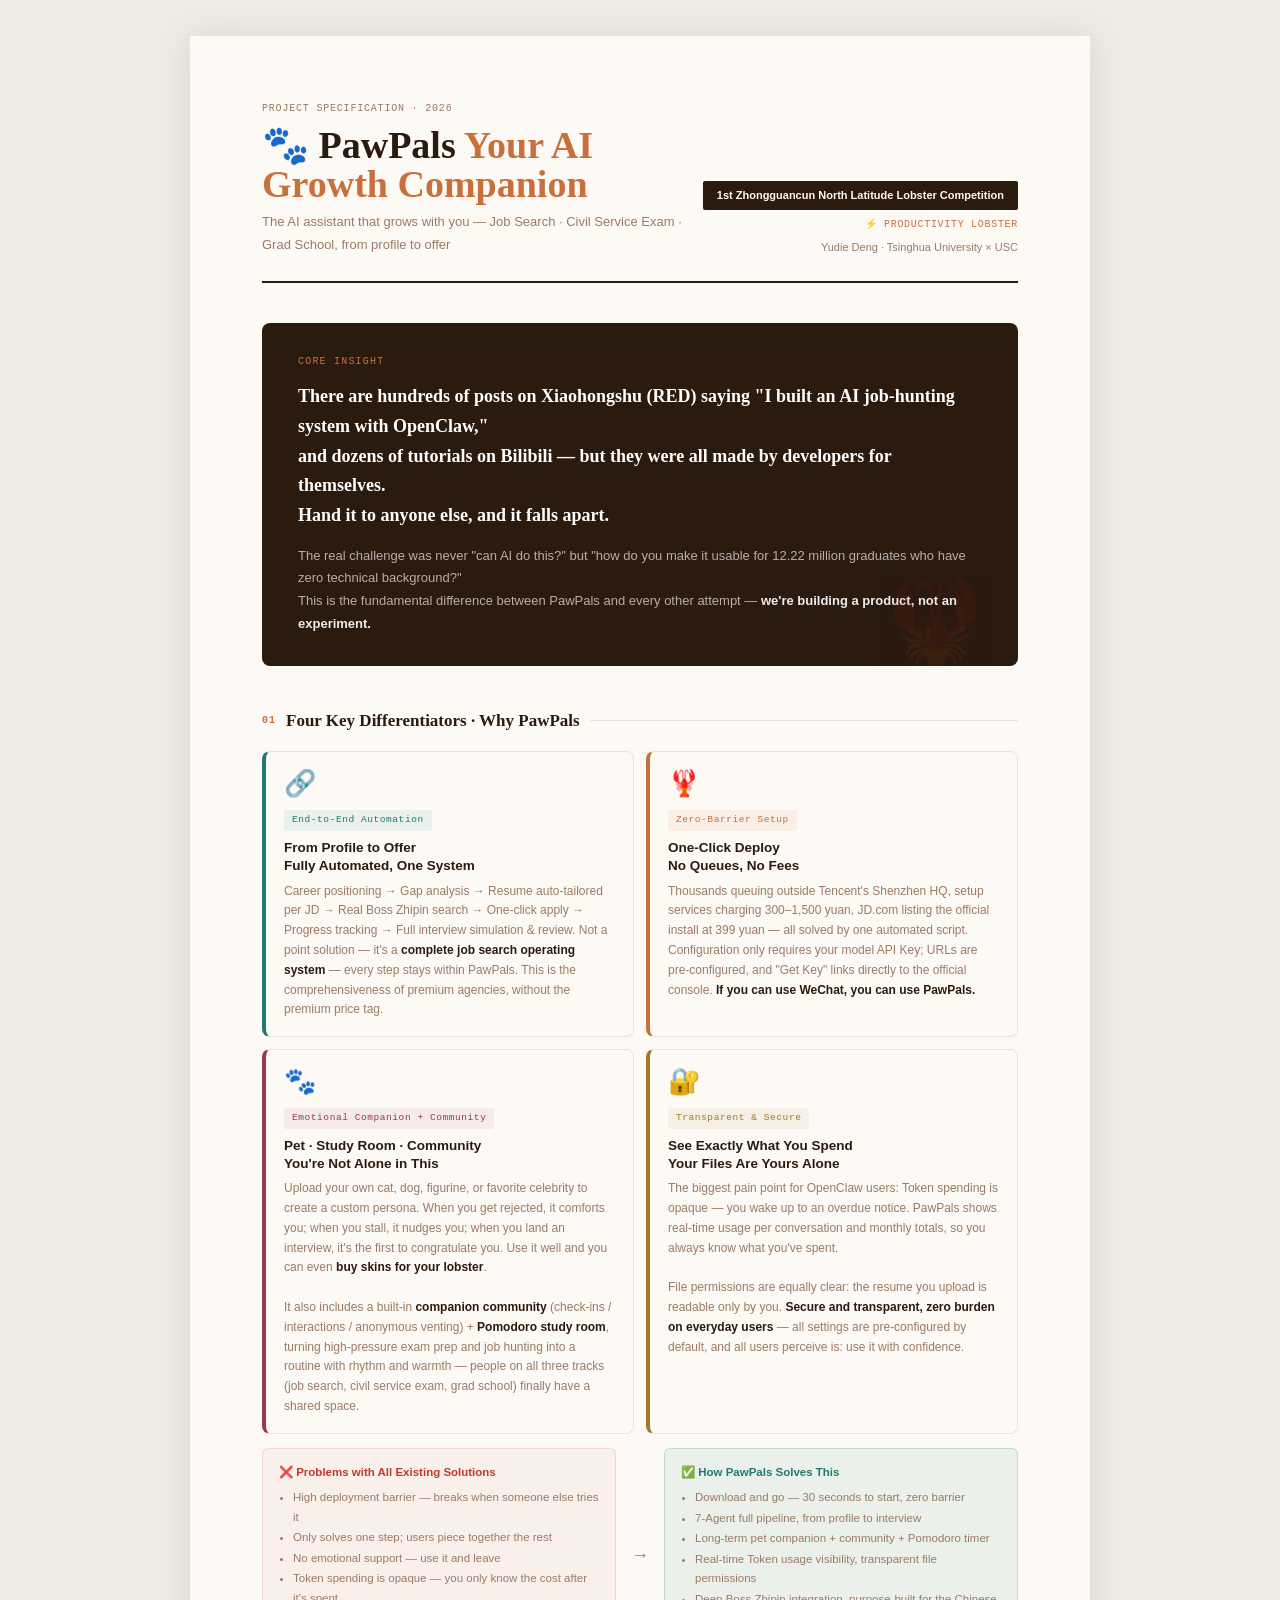
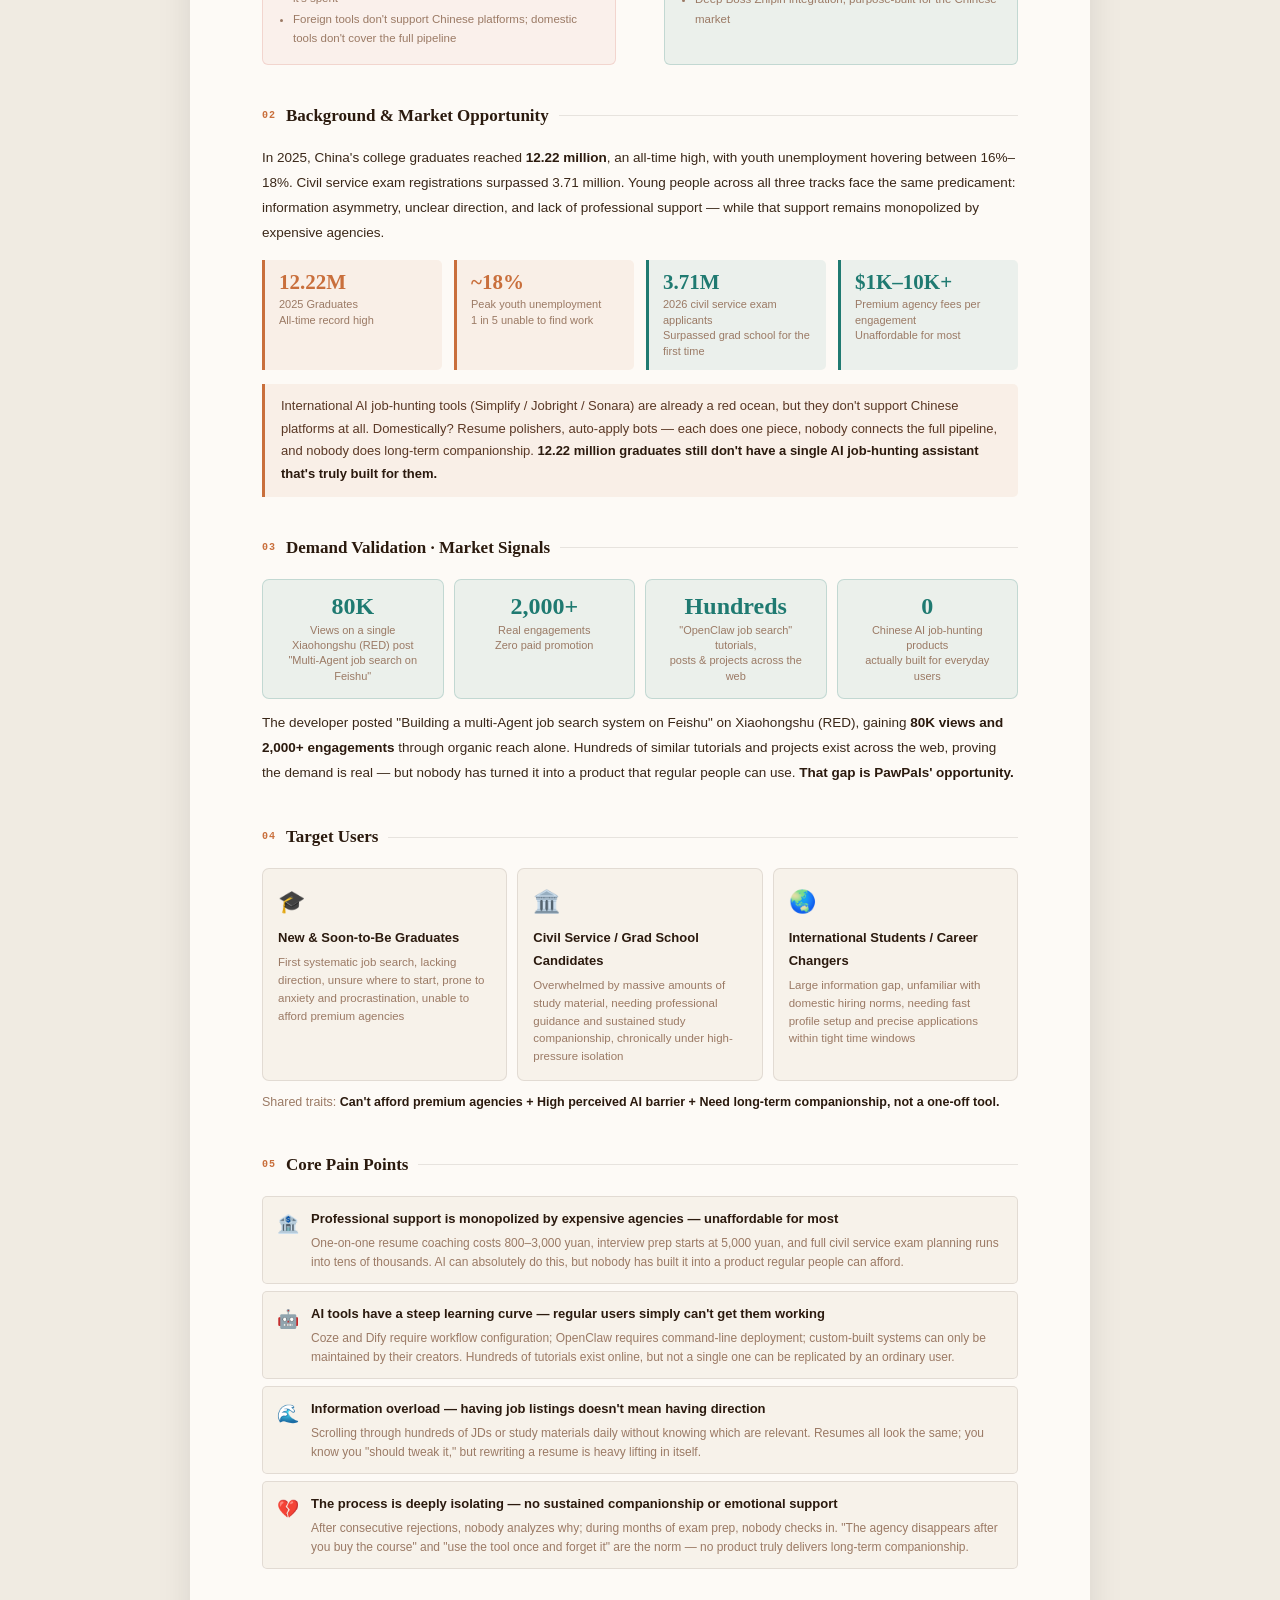
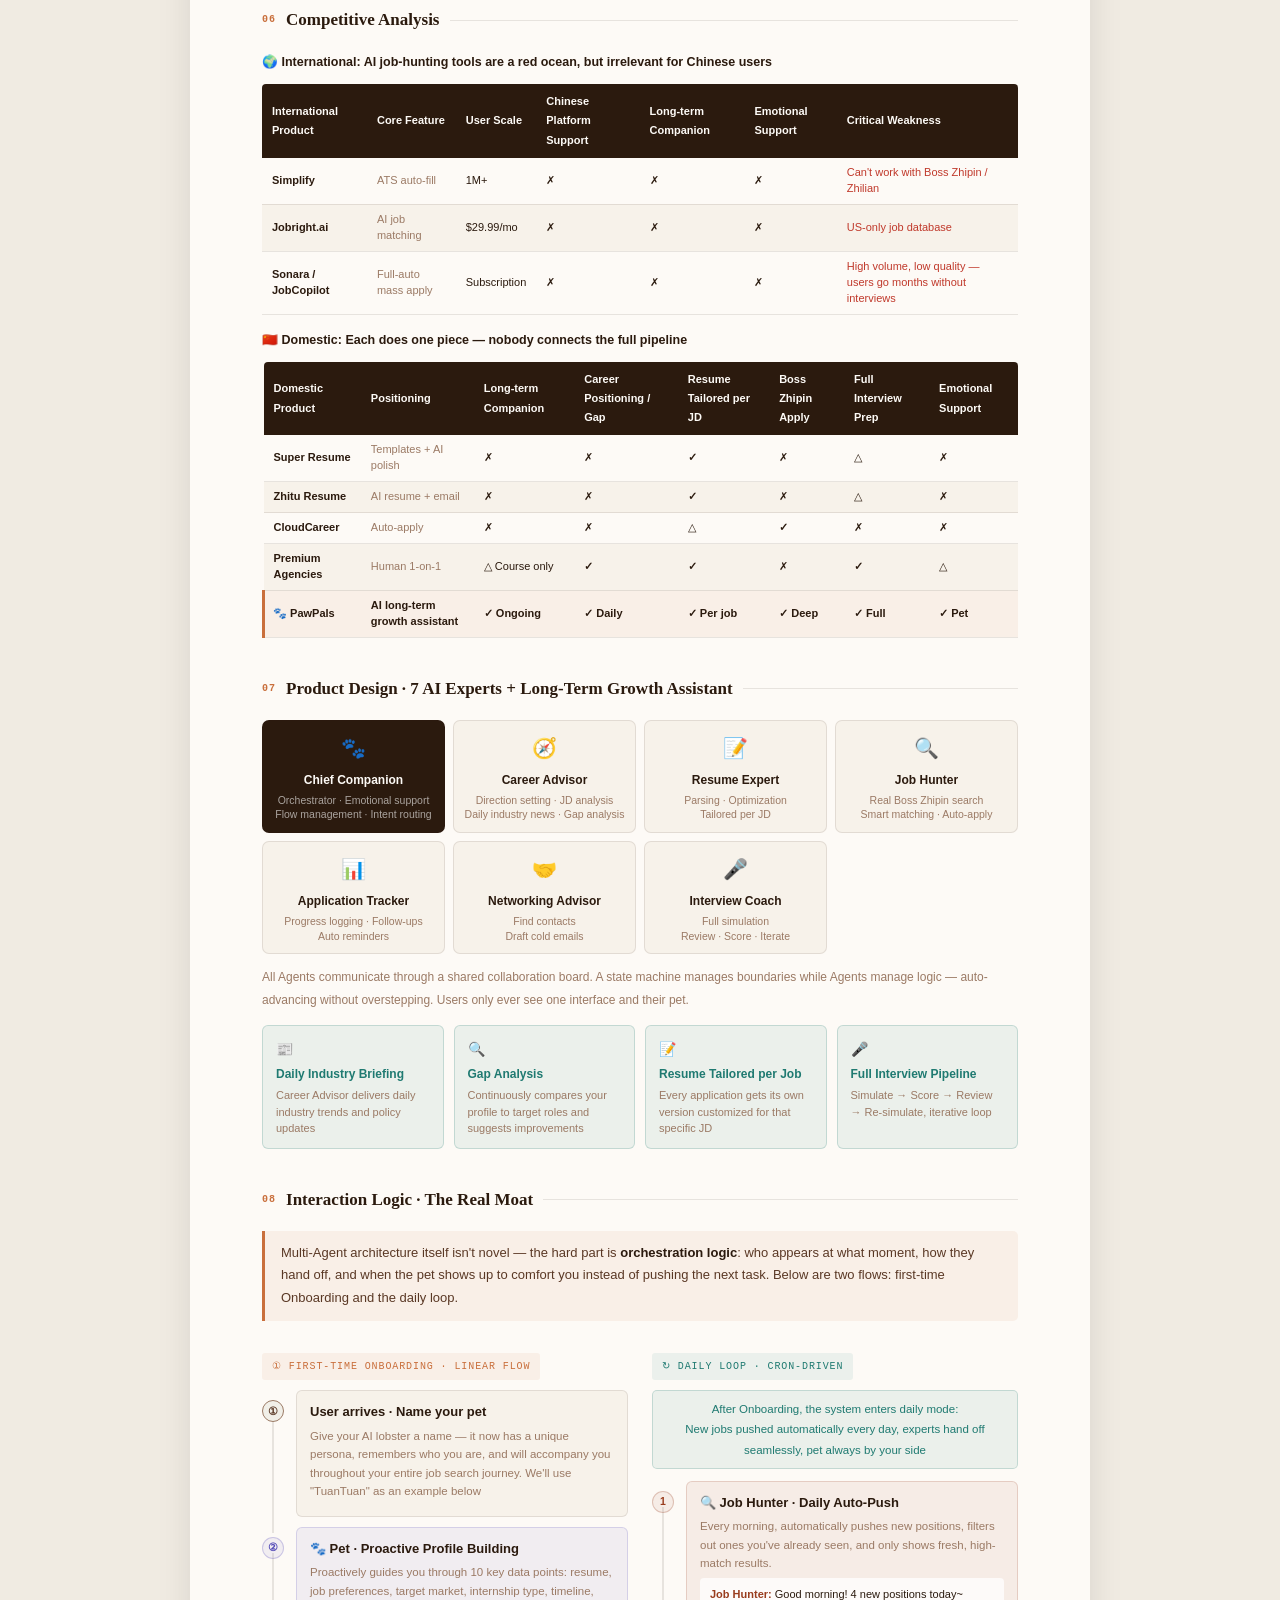
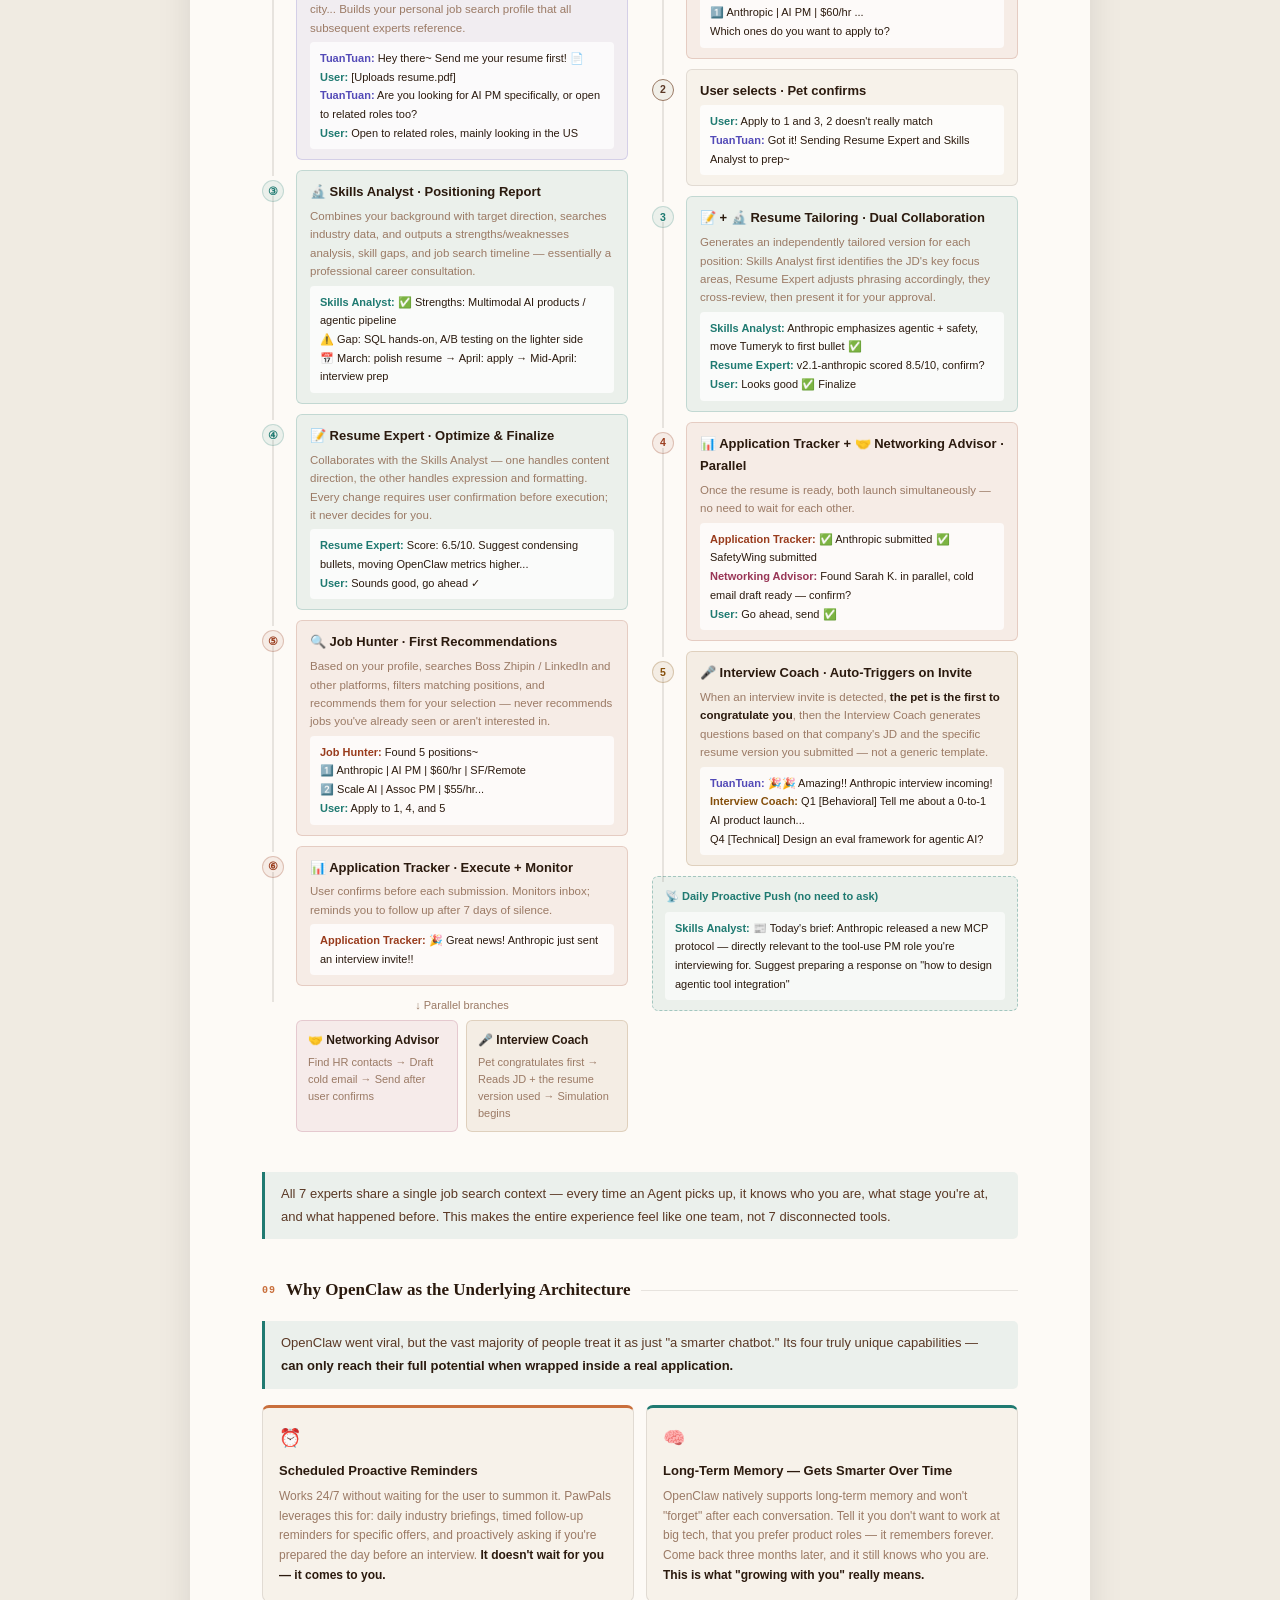
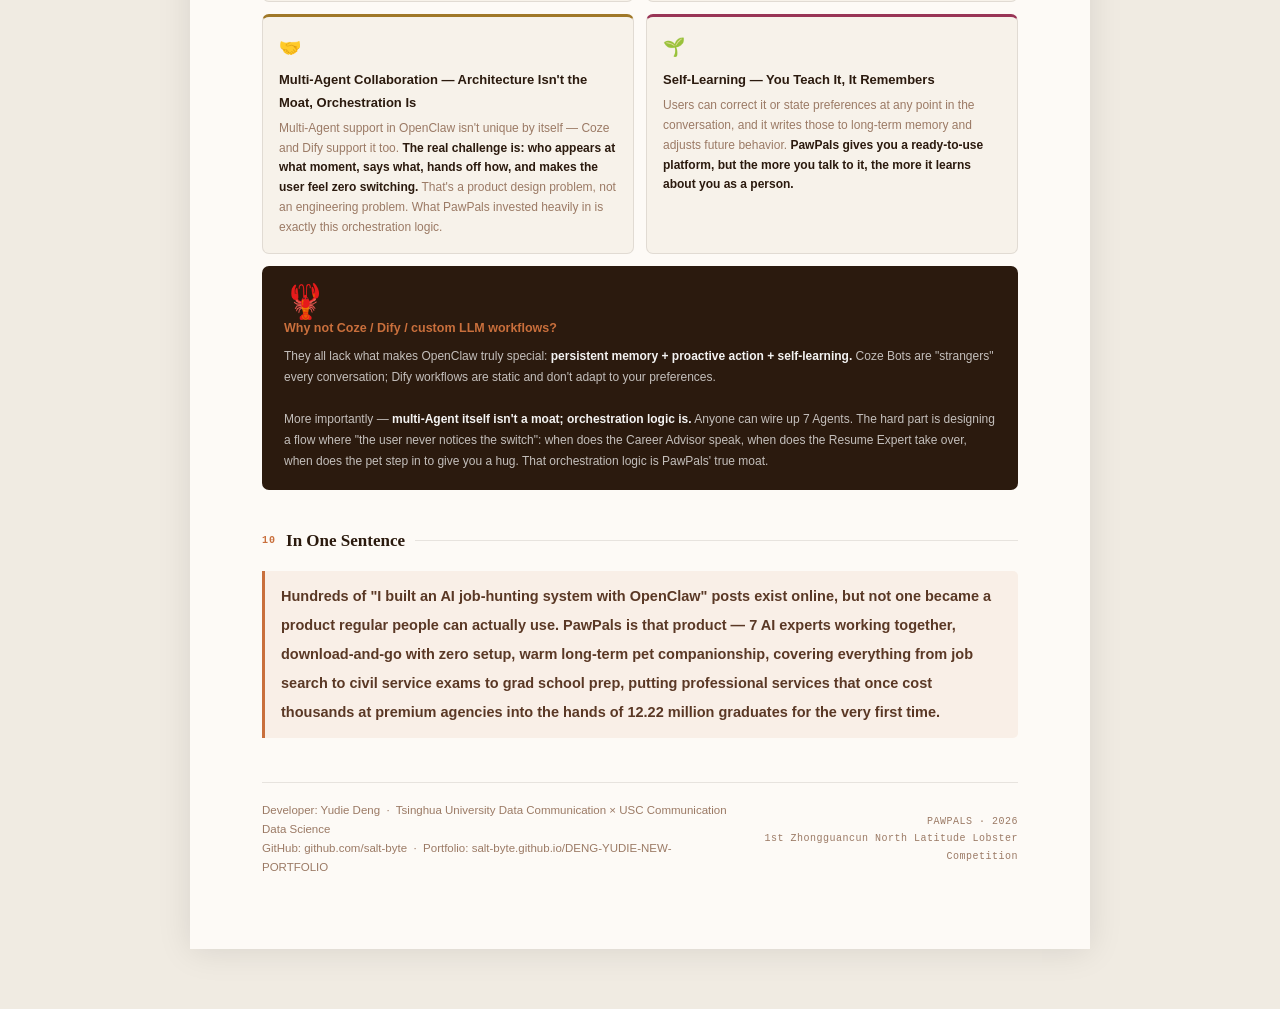
==== commit 0575d6f9: "feat: bilingual PawPals spec page synced with portfolio language toggle pawpals-spec.html now contai" ====
--- a/pawpals-spec.html
+++ b/pawpals-spec.html
@@ -1,10 +1,10 @@
 <!DOCTYPE html>
-<html lang="zh-CN">
+<html lang="en" class="lang-en">
 
 <head>
   <meta charset="UTF-8">
   <meta name="viewport" content="width=device-width, initial-scale=1.0">
-  <title>PawPals 萌爪伴学 · 项目说明书</title>
+  <title>PawPals · Project Specification</title>
   <style>
     * {
       margin: 0;
@@ -1071,7 +1071,6 @@
         box-shadow: none;
       }
 
-      /* 所有「框框」都不允许内部切页 */
       .diff-card,
       .oc-box,
       .tech-box,
@@ -1095,7 +1094,6 @@
         page-break-inside: avoid;
       }
 
-      /* 整块区域尽量不拆，拆了也在块前分页而不是块中间 */
       .sec {
         break-inside: avoid;
         page-break-inside: avoid;
@@ -1136,7 +1134,6 @@
         page-break-inside: avoid;
       }
 
-      /* 竞品表太长允许在行之间切，但不允许在单元格内切 */
       .comp-table {
         break-inside: auto;
       }
@@ -1151,23 +1148,55 @@
         page-break-inside: avoid;
       }
 
-      /* 流程图两列整体尽量不拆 */
       .flow-grid {
         break-inside: avoid;
         page-break-inside: avoid;
       }
 
-      /* 分页前留空白，视觉更干净 */
       .sec {
         margin-bottom: 24px;
       }
 
-      /* 隐藏不需要打印的东西 */
       a {
         text-decoration: none;
         color: inherit;
       }
     }
+
+    /* ══ Bilingual toggle ══ */
+    .lang-en .zh { display: none !important; }
+    .lang-en .en { display: inline; }
+    .lang-zh .en { display: none !important; }
+    .lang-zh .zh { display: inline; }
+    /* Block-level bilingual elements */
+    .lang-en p.zh, .lang-en div.zh, .lang-en ul.zh, .lang-en li.zh,
+    .lang-en tr.zh, .lang-en td.zh, .lang-en th.zh, .lang-en table.zh,
+    .lang-en thead.zh, .lang-en tbody.zh { display: none !important; }
+    .lang-zh p.en, .lang-zh div.en, .lang-zh ul.en, .lang-zh li.en,
+    .lang-zh tr.en, .lang-zh td.en, .lang-zh th.en, .lang-zh table.en,
+    .lang-zh thead.en, .lang-zh tbody.en { display: none !important; }
+    .lang-en p.en, .lang-en div.en { display: block; }
+    .lang-zh p.zh, .lang-zh div.zh { display: block; }
+    .lang-en .data-row.en, .lang-zh .data-row.zh { display: flex; }
+    .lang-en .data-row.zh, .lang-zh .data-row.en { display: none !important; }
+    .lang-en .metric-row.en, .lang-zh .metric-row.zh { display: flex; }
+    .lang-en .metric-row.zh, .lang-zh .metric-row.en { display: none !important; }
+    .lang-en .pain-list.en, .lang-zh .pain-list.zh { display: flex; }
+    .lang-en .pain-list.zh, .lang-zh .pain-list.en { display: none !important; }
+    .lang-en .vs-wrap.en, .lang-zh .vs-wrap.zh { display: grid; }
+    .lang-en .vs-wrap.zh, .lang-zh .vs-wrap.en { display: none !important; }
+    .lang-en .agents.en, .lang-zh .agents.zh { display: grid; }
+    .lang-en .agents.zh, .lang-zh .agents.en { display: none !important; }
+    .lang-en .g2.en, .lang-zh .g2.zh { display: grid; }
+    .lang-en .g2.zh, .lang-zh .g2.en { display: none !important; }
+    .lang-en .g3.en, .lang-zh .g3.zh { display: grid; }
+    .lang-en .g3.zh, .lang-zh .g3.en { display: none !important; }
+    .lang-en .g4.en, .lang-zh .g4.zh { display: grid; }
+    .lang-en .g4.zh, .lang-zh .g4.en { display: none !important; }
+    .lang-en table.en, .lang-zh table.zh { display: table; }
+    .lang-en table.zh, .lang-zh table.en { display: none !important; }
+    .lang-en .flow-wrap.en, .lang-zh .flow-wrap.zh { display: block; }
+    .lang-en .flow-wrap.zh, .lang-zh .flow-wrap.en { display: none !important; }
   </style>
 </head>
 
@@ -1177,38 +1206,77 @@
     <!-- ══════════ HEADER ══════════ -->
     <header class="header">
       <div class="h-left">
-        <div class="doc-meta">项目说明书 · Project Specification · 2026</div>
-        <div class="proj-name">🐾 PawPals <em>萌爪伴学</em></div>
-        <div class="proj-tag">伴随你成长的 AI 助手 — 求职 · 考公 · 考研，从建档到上岸全程陪跑</div>
+        <div class="doc-meta"><span class="en">Project Specification · 2026</span><span class="zh">项目说明书 · Project Specification · 2026</span></div>
+        <div class="proj-name">🐾 PawPals <em><span class="en">Your AI Growth Companion</span><span class="zh">萌爪伴学</span></em></div>
+        <div class="proj-tag"><span class="en">The AI assistant that grows with you — Job Search · Civil Service Exam · Grad School, from profile to offer</span><span class="zh">伴随你成长的 AI 助手 — 求职 · 考公 · 考研，从建档到上岸全程陪跑</span></div>
       </div>
       <div class="h-right">
-        <span class="badge">首届中关村北纬龙虾大赛</span>
+        <span class="badge"><span class="en">1st Zhongguancun North Latitude Lobster Competition</span><span class="zh">首届中关村北纬龙虾大赛</span></span>
         <span class="track">⚡ PRODUCTIVITY LOBSTER</span>
-        <div class="author">邓雨蝶（Yudie Deng）· 清华大学 × USC</div>
+        <div class="author"><span class="en">Yudie Deng · Tsinghua University × USC</span><span class="zh">邓雨蝶（Yudie Deng）· 清华大学 × USC</span></div>
       </div>
     </header>
 
     <!-- ══════════ HERO ══════════ -->
     <div class="hero">
-      <div class="hero-label">核心洞见 · Core Insight</div>
-      <div class="hero-text">
+      <div class="hero-label"><span class="en">Core Insight</span><span class="zh">核心洞见 · Core Insight</span></div>
+      <div class="hero-text en">
+        There are hundreds of posts on Xiaohongshu (RED) saying "I built an AI job-hunting system with OpenClaw,"<br>
+        and dozens of tutorials on Bilibili — but they were all made by developers for themselves.<br>
+        Hand it to anyone else, and it falls apart.
+      </div>
+      <div class="hero-text zh">
         小红书上有几百篇「我用 OpenClaw 搭了一套 AI 求职系统」的帖子，<br>
         B站有几十个教程——但它们全部是程序员做给自己的，<br>
         换一个人，就跑不起来了。
       </div>
-      <p class="hero-sub">真正的难题从来不是「AI 能不能做到」，而是「怎么让完全不懂技术的 1222 万毕业生也能用起来」。<br>
+      <p class="hero-sub en">The real challenge was never "can AI do this?" but "how do you make it usable for 12.22 million graduates who have zero technical background?"<br>
+        This is the fundamental difference between PawPals and every other attempt — <strong style="color:rgba(255,255,255,.92);">we're building a product, not an experiment.</strong></p>
+      <p class="hero-sub zh">真正的难题从来不是「AI 能不能做到」，而是「怎么让完全不懂技术的 1222 万毕业生也能用起来」。<br>
         这是 PawPals 和所有同类尝试最本质的区别——<strong style="color:rgba(255,255,255,.92);">我们做的是一个产品，不是一个实验。</strong></p>
     </div>
 
-    <!-- ══════════ 01 四大差异 ══════════ -->
+    <!-- ══════════ 01 Four Key Differentiators ══════════ -->
     <section class="sec">
       <div class="sec-head">
         <span class="sec-num">01</span>
-        <span class="sec-title">四大核心差异 · 为什么是 PawPals</span>
+        <span class="sec-title"><span class="en">Four Key Differentiators · Why PawPals</span><span class="zh">四大核心差异 · 为什么是 PawPals</span></span>
         <div class="sec-rule"></div>
       </div>
 
-      <div class="g2">
+      <!-- English cards -->
+      <div class="g2 en">
+        <div class="diff-card c-teal">
+          <span class="card-icon">🔗</span>
+          <div class="card-tag tag-teal">End-to-End Automation</div>
+          <div class="card-title">From Profile to Offer<br>Fully Automated, One System</div>
+          <div class="card-desc">Career positioning → Gap analysis → Resume auto-tailored per JD → Real Boss Zhipin search → One-click apply → Progress tracking →
+            Full interview simulation & review. Not a point solution — it's a <strong>complete job search operating system</strong> — every step stays within PawPals. This is the comprehensiveness of premium agencies, without the premium price tag.</div>
+        </div>
+        <div class="diff-card c-orange">
+          <span class="card-icon">🦞</span>
+          <div class="card-tag tag-orange">Zero-Barrier Setup</div>
+          <div class="card-title">One-Click Deploy<br>No Queues, No Fees</div>
+          <div class="card-desc">Thousands queuing outside Tencent's Shenzhen HQ, setup services charging 300–1,500 yuan, JD.com listing the official install at 399 yuan — all solved by one automated script. Configuration only requires your model API Key; URLs are pre-configured, and "Get Key" links directly to the official console. <strong>If you can use WeChat, you can use PawPals.</strong></div>
+        </div>
+        <div class="diff-card c-pink">
+          <span class="card-icon">🐾</span>
+          <div class="card-tag tag-pink">Emotional Companion + Community</div>
+          <div class="card-title">Pet · Study Room · Community<br>You're Not Alone in This</div>
+          <div class="card-desc">Upload your own cat, dog, figurine, or favorite celebrity to create a custom persona. When you get rejected, it comforts you; when you stall, it nudges you; when you land an interview, it's the first to congratulate you. Use it well and you can even <strong>buy skins for your lobster</strong>.<br><br>It also includes a built-in <strong>companion community</strong> (check-ins / interactions /
+            anonymous venting) + <strong>Pomodoro study room</strong>, turning high-pressure exam prep and job hunting into a routine with rhythm and warmth — people on all three tracks (job search, civil service exam, grad school) finally have a shared space.</div>
+        </div>
+        <div class="diff-card c-gold">
+          <span class="card-icon">🔐</span>
+          <div class="card-tag tag-gold">Transparent & Secure</div>
+          <div class="card-title">See Exactly What You Spend<br>Your Files Are Yours Alone</div>
+          <div class="card-desc">The biggest pain point for OpenClaw users: Token spending is opaque — you wake up to an overdue notice. PawPals
+            shows real-time usage per conversation and monthly totals, so you always know what you've spent.<br><br>File permissions are equally clear: the resume you upload is readable only by you. <strong>Secure and transparent, zero burden on everyday users</strong> — all settings are pre-configured by default, and all users perceive is: use it with confidence.</div>
+        </div>
+      </div>
+
+      <!-- Chinese cards -->
+      <div class="g2 zh">
         <div class="diff-card c-teal">
           <span class="card-icon">🔗</span>
           <div class="card-tag tag-teal">自动化闭环</div>
@@ -1216,7 +1284,6 @@
           <div class="card-desc">职业定位 → Gap 分析 → 简历针对每个 JD 自动定制 → Boss 直聘真实搜索 → 一键投递 → 进度跟进 →
             面试全流程模拟复盘。不是单点工具，是<strong>完整的求职操盘系统</strong>——每一步都不需要离开 PawPals 自己想办法。这是高价机构服务的完整性，但不是机构的价格。</div>
         </div>
-
         <div class="diff-card c-orange">
           <span class="card-icon">🦞</span>
           <div class="card-tag tag-orange">零门槛部署</div>
@@ -1224,7 +1291,6 @@
           <div class="card-desc">腾讯深圳楼下千人排队、代装服务 300—1500 元、京东上架 399 元官方安装——这些问题全被一个自动化脚本解决了。配置只需填入模型 API Key，URL
             已预置完毕，「点击获取 Key」直接跳转官方控制台。<strong>会用微信，就能用 PawPals。</strong></div>
         </div>
-
         <div class="diff-card c-pink">
           <span class="card-icon">🐾</span>
           <div class="card-tag tag-pink">治愈陪伴 + 社区</div>
@@ -1233,19 +1299,42 @@
             第一个恭喜你。用好了还能<strong>给小龙虾买皮肤</strong>。<br><br>同时内置<strong>陪伴社区</strong>（打卡 / 互动 /
             匿名吐槽）+<strong>番茄钟自习室</strong>，把高压备考 / 求职变成有节奏、有温度的日常——考公考研求职三条赛道的人，终于有了一个共同的地方。</div>
         </div>
-
         <div class="diff-card c-gold">
           <span class="card-icon">🔐</span>
           <div class="card-tag tag-gold">透明安全</div>
           <div class="card-title">看清楚花了多少<br>文件只有你能读</div>
           <div class="card-desc">OpenClaw 最大用户痛点：Token 消耗不透明，一觉醒来欠费通知。PawPals
-            实时展示每次对话用量与月累计，随时知道自己花了多少。<br><br>文件权限同样清晰：你上传的简历，只有你有权读取。<strong>安全透明，对普通用户零负担</strong>——所有设定已默认处理好，用户感知到的只有：放心用。
-          </div>
-        </div>
-      </div>
-
-      <!-- VS 对比 -->
-      <div class="vs-wrap">
+            实时展示每次对话用量与月累计，随时知道自己花了多少。<br><br>文件权限同样清晰：你上传的简历，只有你有权读取。<strong>安全透明，对普通用户零负担</strong>——所有设定已默认处理好，用户感知到的只有：放心用。</div>
+        </div>
+      </div>
+
+      <!-- VS Comparison EN -->
+      <div class="vs-wrap en">
+        <div class="vs-col vs-bad">
+          <div class="vs-head">❌ Problems with All Existing Solutions</div>
+          <ul>
+            <li>High deployment barrier — breaks when someone else tries it</li>
+            <li>Only solves one step; users piece together the rest</li>
+            <li>No emotional support — use it and leave</li>
+            <li>Token spending is opaque — you only know the cost after it's spent</li>
+            <li>Foreign tools don't support Chinese platforms; domestic tools don't cover the full pipeline</li>
+          </ul>
+        </div>
+        <div class="vs-mid">→</div>
+        <div class="vs-col vs-good">
+          <div class="vs-head">✅ How PawPals Solves This</div>
+          <ul>
+            <li>Download and go — 30 seconds to start, zero barrier</li>
+            <li>7-Agent full pipeline, from profile to interview</li>
+            <li>Long-term pet companion + community + Pomodoro timer</li>
+            <li>Real-time Token usage visibility, transparent file permissions</li>
+            <li>Deep Boss Zhipin integration, purpose-built for the Chinese market</li>
+          </ul>
+        </div>
+      </div>
+
+      <!-- VS Comparison ZH -->
+      <div class="vs-wrap zh">
         <div class="vs-col vs-bad">
           <div class="vs-head">❌ 现有所有方案的问题</div>
           <ul>
@@ -1270,18 +1359,38 @@
       </div>
     </section>
 
-    <!-- ══════════ 02 背景 ══════════ -->
+    <!-- ══════════ 02 Background ══════════ -->
     <section class="sec">
       <div class="sec-head">
         <span class="sec-num">02</span>
-        <span class="sec-title">背景与市场机会</span>
+        <span class="sec-title"><span class="en">Background & Market Opportunity</span><span class="zh">背景与市场机会</span></span>
         <div class="sec-rule"></div>
       </div>
 
-      <p>2025 年，中国高校毕业生达 <strong>1,222 万人</strong>，创历史新高，青年失业率在 16%—18% 高位震荡。考公报名突破 371
+      <p class="en">In 2025, China's college graduates reached <strong>12.22 million</strong>, an all-time high, with youth unemployment hovering between 16%–18%. Civil service exam registrations surpassed 3.71 million. Young people across all three tracks face the same predicament: information asymmetry, unclear direction, and lack of professional support — while that support remains monopolized by expensive agencies.</p>
+      <p class="zh">2025 年，中国高校毕业生达 <strong>1,222 万人</strong>，创历史新高，青年失业率在 16%—18% 高位震荡。考公报名突破 371
         万，三条赛道的年轻人面对同一困境：信息不对称、方向不清、缺乏专业支持，而专业支持长期被高价机构垄断。</p>
 
-      <div class="data-row">
+      <div class="data-row en">
+        <div class="dc">
+          <div class="dc-num">12.22M</div>
+          <div class="dc-label">2025 Graduates<br>All-time record high</div>
+        </div>
+        <div class="dc">
+          <div class="dc-num">~18%</div>
+          <div class="dc-label">Peak youth unemployment<br>1 in 5 unable to find work</div>
+        </div>
+        <div class="dc t">
+          <div class="dc-num">3.71M</div>
+          <div class="dc-label">2026 civil service exam applicants<br>Surpassed grad school for the first time</div>
+        </div>
+        <div class="dc t">
+          <div class="dc-num">$1K–10K+</div>
+          <div class="dc-label">Premium agency fees per engagement<br>Unaffordable for most</div>
+        </div>
+      </div>
+
+      <div class="data-row zh">
         <div class="dc">
           <div class="dc-num">1,222万</div>
           <div class="dc-label">2025届毕业生<br>创历史最高纪录</div>
@@ -1300,20 +1409,41 @@
         </div>
       </div>
 
-      <div class="quote">国外 AI 求职工具（Simplify / Jobright /
+      <div class="quote en">International AI job-hunting tools (Simplify / Jobright /
+        Sonara) are already a red ocean, but they don't support Chinese platforms at all. Domestically? Resume polishers, auto-apply bots — each does one piece, nobody connects the full pipeline, and nobody does long-term companionship. <strong>12.22 million graduates still don't have a single AI job-hunting assistant that's truly built for them.</strong></div>
+      <div class="quote zh">国外 AI 求职工具（Simplify / Jobright /
         Sonara）已卷成红海，但完全不支持中文平台。国内呢？改简历的、自动投递的工具各做一块，没有人打通全链路，更没有人做长期陪伴。<strong>1,222 万毕业生，至今没有一款真正属于他们的 AI
           求职助手。</strong></div>
     </section>
 
-    <!-- ══════════ 03 验证 ══════════ -->
+    <!-- ══════════ 03 Validation ══════════ -->
     <section class="sec">
       <div class="sec-head">
         <span class="sec-num">03</span>
-        <span class="sec-title">需求验证 · 市场信号</span>
+        <span class="sec-title"><span class="en">Demand Validation · Market Signals</span><span class="zh">需求验证 · 市场信号</span></span>
         <div class="sec-rule"></div>
       </div>
 
-      <div class="metric-row">
+      <div class="metric-row en">
+        <div class="metric">
+          <div class="metric-num">80K</div>
+          <div class="metric-lbl">Views on a single Xiaohongshu (RED) post<br>"Multi-Agent job search on Feishu"</div>
+        </div>
+        <div class="metric">
+          <div class="metric-num">2,000+</div>
+          <div class="metric-lbl">Real engagements<br>Zero paid promotion</div>
+        </div>
+        <div class="metric">
+          <div class="metric-num">Hundreds</div>
+          <div class="metric-lbl">"OpenClaw job search" tutorials,<br>posts & projects across the web</div>
+        </div>
+        <div class="metric">
+          <div class="metric-num">0</div>
+          <div class="metric-lbl">Chinese AI job-hunting products<br>actually built for everyday users</div>
+        </div>
+      </div>
+
+      <div class="metric-row zh">
         <div class="metric">
           <div class="metric-num">8万</div>
           <div class="metric-lbl">单篇小红书浏览量<br>飞书多Agent求职帖</div>
@@ -1332,19 +1462,35 @@
         </div>
       </div>
 
-      <p>开发者本人在小红书发布「飞书上搭建多 Agent 求职系统」帖子，仅靠自然流量获得 <strong>8 万浏览、2,000+
+      <p class="en">The developer posted "Building a multi-Agent job search system on Feishu" on Xiaohongshu (RED), gaining <strong>80K views and 2,000+ engagements</strong> through organic reach alone. Hundreds of similar tutorials and projects exist across the web, proving the demand is real — but nobody has turned it into a product that regular people can use. <strong>That gap is PawPals' opportunity.</strong></p>
+      <p class="zh">开发者本人在小红书发布「飞书上搭建多 Agent 求职系统」帖子，仅靠自然流量获得 <strong>8 万浏览、2,000+
           互动</strong>。全网有数百个类似教程和项目，说明需求真实存在——但没有人把它做成普通人能用的产品。<strong>这个空白，就是 PawPals 的机会。</strong></p>
     </section>
 
-    <!-- ══════════ 04 用户 ══════════ -->
+    <!-- ══════════ 04 Target Users ══════════ -->
     <section class="sec">
       <div class="sec-head">
         <span class="sec-num">04</span>
-        <span class="sec-title">目标用户</span>
+        <span class="sec-title"><span class="en">Target Users</span><span class="zh">目标用户</span></span>
         <div class="sec-rule"></div>
       </div>
 
-      <div class="g3">
+      <div class="g3 en">
+        <div class="user-card"><span class="uc-emoji">🎓</span>
+          <div class="uc-name">New & Soon-to-Be Graduates</div>
+          <div class="uc-desc">First systematic job search, lacking direction, unsure where to start, prone to anxiety and procrastination, unable to afford premium agencies</div>
+        </div>
+        <div class="user-card"><span class="uc-emoji">🏛️</span>
+          <div class="uc-name">Civil Service / Grad School Candidates</div>
+          <div class="uc-desc">Overwhelmed by massive amounts of study material, needing professional guidance and sustained study companionship, chronically under high-pressure isolation</div>
+        </div>
+        <div class="user-card"><span class="uc-emoji">🌏</span>
+          <div class="uc-name">International Students / Career Changers</div>
+          <div class="uc-desc">Large information gap, unfamiliar with domestic hiring norms, needing fast profile setup and precise applications within tight time windows</div>
+        </div>
+      </div>
+
+      <div class="g3 zh">
         <div class="user-card"><span class="uc-emoji">🎓</span>
           <div class="uc-name">应届生 / 准毕业生</div>
           <div class="uc-desc">第一次系统求职，缺方向感，不知从哪开始，容易焦虑拖延，负担不起高价机构</div>
@@ -1359,19 +1505,52 @@
         </div>
       </div>
 
-      <p style="margin-top:10px;font-size:12.5px;color:var(--light);">共同特征：<strong style="color:var(--brown);">负担不起高价机构
+      <p class="en" style="margin-top:10px;font-size:12.5px;color:var(--light);">Shared traits: <strong style="color:var(--brown);">Can't afford premium agencies
+          + High perceived AI barrier + Need long-term companionship, not a one-off tool.</strong></p>
+      <p class="zh" style="margin-top:10px;font-size:12.5px;color:var(--light);">共同特征：<strong style="color:var(--brown);">负担不起高价机构
           + AI 门槛感高 + 需要长期陪伴而非一次性工具。</strong></p>
     </section>
 
-    <!-- ══════════ 05 痛点 ══════════ -->
+    <!-- ══════════ 05 Pain Points ══════════ -->
     <section class="sec">
       <div class="sec-head">
         <span class="sec-num">05</span>
-        <span class="sec-title">核心痛点</span>
+        <span class="sec-title"><span class="en">Core Pain Points</span><span class="zh">核心痛点</span></span>
         <div class="sec-rule"></div>
       </div>
 
-      <div class="pain-list">
+      <div class="pain-list en">
+        <div class="pain">
+          <div class="pain-icon">🏦</div>
+          <div>
+            <div class="pain-title">Professional support is monopolized by expensive agencies — unaffordable for most</div>
+            <p class="pain-desc">One-on-one resume coaching costs 800–3,000 yuan, interview prep starts at 5,000 yuan, and full civil service exam planning runs into tens of thousands. AI can absolutely do this, but nobody has built it into a product regular people can afford.</p>
+          </div>
+        </div>
+        <div class="pain">
+          <div class="pain-icon">🤖</div>
+          <div>
+            <div class="pain-title">AI tools have a steep learning curve — regular users simply can't get them working</div>
+            <p class="pain-desc">Coze and Dify require workflow configuration; OpenClaw requires command-line deployment; custom-built systems can only be maintained by their creators. Hundreds of tutorials exist online, but not a single one can be replicated by an ordinary user.</p>
+          </div>
+        </div>
+        <div class="pain">
+          <div class="pain-icon">🌊</div>
+          <div>
+            <div class="pain-title">Information overload — having job listings doesn't mean having direction</div>
+            <p class="pain-desc">Scrolling through hundreds of JDs or study materials daily without knowing which are relevant. Resumes all look the same; you know you "should tweak it," but rewriting a resume is heavy lifting in itself.</p>
+          </div>
+        </div>
+        <div class="pain">
+          <div class="pain-icon">💔</div>
+          <div>
+            <div class="pain-title">The process is deeply isolating — no sustained companionship or emotional support</div>
+            <p class="pain-desc">After consecutive rejections, nobody analyzes why; during months of exam prep, nobody checks in. "The agency disappears after you buy the course" and "use the tool once and forget it" are the norm — no product truly delivers long-term companionship.</p>
+          </div>
+        </div>
+      </div>
+
+      <div class="pain-list zh">
         <div class="pain">
           <div class="pain-icon">🏦</div>
           <div>
@@ -1403,16 +1582,61 @@
       </div>
     </section>
 
-    <!-- ══════════ 06 竞品 ══════════ -->
+    <!-- ══════════ 06 Competitive Analysis ══════════ -->
     <section class="sec">
       <div class="sec-head">
         <span class="sec-num">06</span>
-        <span class="sec-title">竞品分析</span>
+        <span class="sec-title"><span class="en">Competitive Analysis</span><span class="zh">竞品分析</span></span>
         <div class="sec-rule"></div>
       </div>
 
-      <p style="font-size:12.5px;font-weight:700;color:var(--brown);margin-bottom:6px;">🌍 海外：AI 求职工具已是红海，但对国内用户毫无意义</p>
-      <table class="comp-table" style="margin-bottom:14px;">
+      <p class="en" style="font-size:12.5px;font-weight:700;color:var(--brown);margin-bottom:6px;">🌍 International: AI job-hunting tools are a red ocean, but irrelevant for Chinese users</p>
+      <p class="zh" style="font-size:12.5px;font-weight:700;color:var(--brown);margin-bottom:6px;">🌍 海外：AI 求职工具已是红海，但对国内用户毫无意义</p>
+
+      <table class="comp-table en" style="margin-bottom:14px;">
+        <thead>
+          <tr>
+            <th>International Product</th>
+            <th>Core Feature</th>
+            <th>User Scale</th>
+            <th>Chinese Platform Support</th>
+            <th>Long-term Companion</th>
+            <th>Emotional Support</th>
+            <th>Critical Weakness</th>
+          </tr>
+        </thead>
+        <tbody>
+          <tr>
+            <td><strong>Simplify</strong></td>
+            <td style="color:var(--light)">ATS auto-fill</td>
+            <td>1M+</td>
+            <td class="no">✗</td>
+            <td class="no">✗</td>
+            <td class="no">✗</td>
+            <td style="color:#c0392b">Can't work with Boss Zhipin / Zhilian</td>
+          </tr>
+          <tr>
+            <td><strong>Jobright.ai</strong></td>
+            <td style="color:var(--light)">AI job matching</td>
+            <td>$29.99/mo</td>
+            <td class="no">✗</td>
+            <td class="no">✗</td>
+            <td class="no">✗</td>
+            <td style="color:#c0392b">US-only job database</td>
+          </tr>
+          <tr>
+            <td><strong>Sonara / JobCopilot</strong></td>
+            <td style="color:var(--light)">Full-auto mass apply</td>
+            <td>Subscription</td>
+            <td class="no">✗</td>
+            <td class="no">✗</td>
+            <td class="no">✗</td>
+            <td style="color:#c0392b">High volume, low quality — users go months without interviews</td>
+          </tr>
+        </tbody>
+      </table>
+
+      <table class="comp-table zh" style="margin-bottom:14px;">
         <thead>
           <tr>
             <th>海外产品</th>
@@ -1455,8 +1679,77 @@
         </tbody>
       </table>
 
-      <p style="font-size:12.5px;font-weight:700;color:var(--brown);margin-bottom:6px;">🇨🇳 国内：各做一块，没有人打通全链路</p>
-      <table class="comp-table">
+      <p class="en" style="font-size:12.5px;font-weight:700;color:var(--brown);margin-bottom:6px;">🇨🇳 Domestic: Each does one piece — nobody connects the full pipeline</p>
+      <p class="zh" style="font-size:12.5px;font-weight:700;color:var(--brown);margin-bottom:6px;">🇨🇳 国内：各做一块，没有人打通全链路</p>
+
+      <table class="comp-table en">
+        <thead>
+          <tr>
+            <th>Domestic Product</th>
+            <th>Positioning</th>
+            <th>Long-term Companion</th>
+            <th>Career Positioning / Gap</th>
+            <th>Resume Tailored per JD</th>
+            <th>Boss Zhipin Apply</th>
+            <th>Full Interview Prep</th>
+            <th>Emotional Support</th>
+          </tr>
+        </thead>
+        <tbody>
+          <tr>
+            <td><strong>Super Resume</strong></td>
+            <td style="color:var(--light)">Templates + AI polish</td>
+            <td class="no">✗</td>
+            <td class="no">✗</td>
+            <td class="ok">✓</td>
+            <td class="no">✗</td>
+            <td class="so">△</td>
+            <td class="no">✗</td>
+          </tr>
+          <tr>
+            <td><strong>Zhitu Resume</strong></td>
+            <td style="color:var(--light)">AI resume + email</td>
+            <td class="no">✗</td>
+            <td class="no">✗</td>
+            <td class="ok">✓</td>
+            <td class="no">✗</td>
+            <td class="so">△</td>
+            <td class="no">✗</td>
+          </tr>
+          <tr>
+            <td><strong>CloudCareer</strong></td>
+            <td style="color:var(--light)">Auto-apply</td>
+            <td class="no">✗</td>
+            <td class="no">✗</td>
+            <td class="so">△</td>
+            <td class="ok">✓</td>
+            <td class="no">✗</td>
+            <td class="no">✗</td>
+          </tr>
+          <tr>
+            <td><strong>Premium Agencies</strong></td>
+            <td style="color:var(--light)">Human 1-on-1</td>
+            <td class="so">△ Course only</td>
+            <td class="ok">✓</td>
+            <td class="ok">✓</td>
+            <td class="no">✗</td>
+            <td class="ok">✓</td>
+            <td class="so">△</td>
+          </tr>
+          <tr class="hl">
+            <td><strong>🐾 PawPals</strong></td>
+            <td>AI long-term growth assistant</td>
+            <td class="ok">✓ Ongoing</td>
+            <td class="ok">✓ Daily</td>
+            <td class="ok">✓ Per job</td>
+            <td class="ok">✓ Deep</td>
+            <td class="ok">✓ Full</td>
+            <td class="ok">✓ Pet</td>
+          </tr>
+        </tbody>
+      </table>
+
+      <table class="comp-table zh">
         <thead>
           <tr>
             <th>国内产品</th>
@@ -1524,15 +1817,46 @@
       </table>
     </section>
 
-    <!-- ══════════ 07 产品方案 ══════════ -->
+    <!-- ══════════ 07 Product Design ══════════ -->
     <section class="sec">
       <div class="sec-head">
         <span class="sec-num">07</span>
-        <span class="sec-title">产品方案 · 7 位 AI 专家 + 长期成长助手</span>
+        <span class="sec-title"><span class="en">Product Design · 7 AI Experts + Long-Term Growth Assistant</span><span class="zh">产品方案 · 7 位 AI 专家 + 长期成长助手</span></span>
         <div class="sec-rule"></div>
       </div>
 
-      <div class="agents">
+      <div class="agents en">
+        <div class="ag center"><span class="ag-icon">🐾</span>
+          <div class="ag-name">Chief Companion</div>
+          <div class="ag-role">Orchestrator · Emotional support<br>Flow management · Intent routing</div>
+        </div>
+        <div class="ag"><span class="ag-icon">🧭</span>
+          <div class="ag-name">Career Advisor</div>
+          <div class="ag-role">Direction setting · JD analysis<br>Daily industry news · Gap analysis</div>
+        </div>
+        <div class="ag"><span class="ag-icon">📝</span>
+          <div class="ag-name">Resume Expert</div>
+          <div class="ag-role">Parsing · Optimization<br>Tailored per JD</div>
+        </div>
+        <div class="ag"><span class="ag-icon">🔍</span>
+          <div class="ag-name">Job Hunter</div>
+          <div class="ag-role">Real Boss Zhipin search<br>Smart matching · Auto-apply</div>
+        </div>
+        <div class="ag"><span class="ag-icon">📊</span>
+          <div class="ag-name">Application Tracker</div>
+          <div class="ag-role">Progress logging · Follow-ups<br>Auto reminders</div>
+        </div>
+        <div class="ag"><span class="ag-icon">🤝</span>
+          <div class="ag-name">Networking Advisor</div>
+          <div class="ag-role">Find contacts<br>Draft cold emails</div>
+        </div>
+        <div class="ag"><span class="ag-icon">🎤</span>
+          <div class="ag-name">Interview Coach</div>
+          <div class="ag-role">Full simulation<br>Review · Score · Iterate</div>
+        </div>
+      </div>
+
+      <div class="agents zh">
         <div class="ag center"><span class="ag-icon">🐾</span>
           <div class="ag-name">首席伴学官</div>
           <div class="ag-role">总调度 · 情绪陪伴<br>流程推进 · 意图分流</div>
@@ -1563,10 +1887,34 @@
         </div>
       </div>
 
-      <p style="font-size:12px;color:var(--light);margin-top:6px;margin-bottom:14px;">各 Agent 通过「共享协作表」交换状态，状态机管边界、Agent
+      <p class="en" style="font-size:12px;color:var(--light);margin-top:6px;margin-bottom:14px;">All Agents communicate through a shared collaboration board. A state machine manages boundaries while Agents manage logic — auto-advancing without overstepping. Users only ever see one interface and their pet.</p>
+      <p class="zh" style="font-size:12px;color:var(--light);margin-top:6px;margin-bottom:14px;">各 Agent 通过「共享协作表」交换状态，状态机管边界、Agent
         管逻辑，自动推进不越权。用户全程只看到一个界面和宠物。</p>
 
-      <div class="g4">
+      <div class="g4 en">
+        <div class="growth">
+          <div class="growth-icon">📰</div>
+          <div class="growth-title">Daily Industry Briefing</div>
+          <div class="growth-desc">Career Advisor delivers daily industry trends and policy updates</div>
+        </div>
+        <div class="growth">
+          <div class="growth-icon">🔍</div>
+          <div class="growth-title">Gap Analysis</div>
+          <div class="growth-desc">Continuously compares your profile to target roles and suggests improvements</div>
+        </div>
+        <div class="growth">
+          <div class="growth-icon">📝</div>
+          <div class="growth-title">Resume Tailored per Job</div>
+          <div class="growth-desc">Every application gets its own version customized for that specific JD</div>
+        </div>
+        <div class="growth">
+          <div class="growth-icon">🎤</div>
+          <div class="growth-title">Full Interview Pipeline</div>
+          <div class="growth-desc">Simulate → Score → Review → Re-simulate, iterative loop</div>
+        </div>
+      </div>
+
+      <div class="g4 zh">
         <div class="growth">
           <div class="growth-icon">📰</div>
           <div class="growth-title">每日行业资讯</div>
@@ -1590,29 +1938,121 @@
       </div>
     </section>
 
-    <!-- ══════════ 08 交互逻辑 ══════════ -->
+    <!-- ══════════ 08 Interaction Logic ══════════ -->
     <section class="sec">
       <div class="sec-head">
         <span class="sec-num">08</span>
-        <span class="sec-title">交互逻辑 · 这才是真正的护城河</span>
+        <span class="sec-title"><span class="en">Interaction Logic · The Real Moat</span><span class="zh">交互逻辑 · 这才是真正的护城河</span></span>
         <div class="sec-rule"></div>
       </div>
 
-      <div class="quote" style="margin-bottom:16px;">多 Agent
+      <div class="quote en" style="margin-bottom:16px;">Multi-Agent architecture itself isn't novel — the hard part is <strong>orchestration logic</strong>: who appears at what moment, how they hand off, and when the pet shows up to comfort you instead of pushing the next task. Below are two flows: first-time Onboarding and the daily loop.</div>
+      <div class="quote zh" style="margin-bottom:16px;">多 Agent
         本身不稀奇——难的是<strong>编排逻辑</strong>：谁在什么时机出场、怎么交棒、什么时候宠物出来安慰你而不是继续推进任务。下面展示两条线：首次 Onboarding 与日常循环。</div>
 
-      <!-- 两列并排 -->
+      <!-- Two-column layout -->
       <div style="display:grid;grid-template-columns:1fr 1fr;gap:24px;align-items:start;" class="flow-grid">
 
-        <!-- 左：Onboarding -->
-        <div class="flow-wrap">
+        <!-- Left: Onboarding EN -->
+        <div class="flow-wrap en">
+          <span class="flow-label fl-orange">① First-Time Onboarding · Linear Flow</span>
+
+          <div class="flow-step">
+            <div class="step-num sn-gray">①</div>
+            <div class="step-body sb-gray">
+              <div class="step-title">User arrives · Name your pet</div>
+              <div class="step-desc">Give your AI lobster a name — it now has a unique persona, remembers who you are, and will accompany you throughout your entire job search journey. We'll use "TuanTuan" as an example below</div>
+            </div>
+          </div>
+
+          <div class="flow-step">
+            <div class="step-num sn-purple">②</div>
+            <div class="step-body sb-purple">
+              <div class="step-title">🐾 Pet · Proactive Profile Building</div>
+              <div class="step-desc">Proactively guides you through 10 key data points: resume, job preferences, target market, internship type, timeline, city... Builds your personal job search profile that all subsequent experts reference.</div>
+              <div class="chat-bubble">
+                <span class="sp sp-p">TuanTuan:</span> Hey there~ Send me your resume first! 📄<br>
+                <span class="sp sp-t">User:</span> [Uploads resume.pdf]<br>
+                <span class="sp sp-p">TuanTuan:</span> Are you looking for AI PM specifically, or open to related roles too?<br>
+                <span class="sp sp-t">User:</span> Open to related roles, mainly looking in the US
+              </div>
+            </div>
+          </div>
+
+          <div class="flow-step">
+            <div class="step-num sn-teal">③</div>
+            <div class="step-body sb-teal">
+              <div class="step-title">🔬 Skills Analyst · Positioning Report</div>
+              <div class="step-desc">Combines your background with target direction, searches industry data, and outputs a strengths/weaknesses analysis, skill gaps, and job search timeline — essentially a professional career consultation.</div>
+              <div class="chat-bubble">
+                <span class="sp sp-t">Skills Analyst:</span> ✅ Strengths: Multimodal AI products / agentic pipeline<br>
+                ⚠️ Gap: SQL hands-on, A/B testing on the lighter side<br>
+                📅 March: polish resume → April: apply → Mid-April: interview prep
+              </div>
+            </div>
+          </div>
+
+          <div class="flow-step">
+            <div class="step-num sn-teal">④</div>
+            <div class="step-body sb-teal">
+              <div class="step-title">📝 Resume Expert · Optimize & Finalize</div>
+              <div class="step-desc">Collaborates with the Skills Analyst — one handles content direction, the other handles expression and formatting. Every change requires user confirmation before execution; it never decides for you.</div>
+              <div class="chat-bubble">
+                <span class="sp sp-t">Resume Expert:</span> Score: 6.5/10. Suggest condensing bullets, moving OpenClaw metrics higher...<br>
+                <span class="sp sp-t">User:</span> Sounds good, go ahead ✓
+              </div>
+            </div>
+          </div>
+
+          <div class="flow-step">
+            <div class="step-num sn-coral">⑤</div>
+            <div class="step-body sb-coral">
+              <div class="step-title">🔍 Job Hunter · First Recommendations</div>
+              <div class="step-desc">Based on your profile, searches Boss Zhipin / LinkedIn and other platforms, filters matching positions, and recommends them for your selection — never recommends jobs you've already seen or aren't interested in.</div>
+              <div class="chat-bubble">
+                <span class="sp sp-c">Job Hunter:</span> Found 5 positions~<br>
+                1️⃣ Anthropic | AI PM | $60/hr | SF/Remote<br>
+                2️⃣ Scale AI | Assoc PM | $55/hr...<br>
+                <span class="sp sp-t">User:</span> Apply to 1, 4, and 5
+              </div>
+            </div>
+          </div>
+
+          <div class="flow-step">
+            <div class="step-num sn-coral">⑥</div>
+            <div class="step-body sb-coral">
+              <div class="step-title">📊 Application Tracker · Execute + Monitor</div>
+              <div class="step-desc">User confirms before each submission. Monitors inbox; reminds you to follow up after 7 days of silence.</div>
+              <div class="chat-bubble">
+                <span class="sp sp-c">Application Tracker:</span> 🎉 Great news! Anthropic just sent an interview invite!!
+              </div>
+            </div>
+          </div>
+
+          <div style="padding-left:34px;">
+            <div style="text-align:center;font-size:11px;color:var(--light);margin-bottom:4px;">↓ Parallel branches</div>
+            <div class="flow-branch" style="margin-left:0;">
+              <div class="branch-box bb-pink">
+                <div class="bb-title">🤝 Networking Advisor</div>
+                <div class="bb-desc">Find HR contacts → Draft cold email → Send after user confirms</div>
+              </div>
+              <div class="branch-box bb-amber">
+                <div class="bb-title">🎤 Interview Coach</div>
+                <div class="bb-desc">Pet congratulates first → Reads JD + the resume version used → Simulation begins</div>
+              </div>
+            </div>
+          </div>
+        </div>
+
+        <!-- Left: Onboarding ZH -->
+        <div class="flow-wrap zh">
           <span class="flow-label fl-orange">① 首次 Onboarding · 线性推进</span>
 
           <div class="flow-step">
             <div class="step-num sn-gray">①</div>
             <div class="step-body sb-gray">
               <div class="step-title">用户上线 · 给宠物起名</div>
-              <div class="step-desc">给自己的 AI 龙虾取一个名字，它就有了专属人设，从此记住你是谁，伴随你整个求职旅程。下面将用“团团”举例</div>
+              <div class="step-desc">给自己的 AI 龙虾取一个名字，它就有了专属人设，从此记住你是谁，伴随你整个求职旅程。下面将用"团团"举例</div>
             </div>
           </div>
 
@@ -1695,8 +2135,88 @@
           </div>
         </div>
 
-        <!-- 右：日常循环 -->
-        <div class="flow-wrap">
+        <!-- Right: Daily Loop EN -->
+        <div class="flow-wrap en">
+          <span class="flow-label fl-teal">↻ Daily Loop · Cron-Driven</span>
+          <div class="loop-note">After Onboarding, the system enters daily mode:<br>New jobs pushed automatically every day, experts hand off seamlessly, pet always by your side</div>
+
+          <div class="flow-step">
+            <div class="step-num sn-coral">1</div>
+            <div class="step-body sb-coral">
+              <div class="step-title">🔍 Job Hunter · Daily Auto-Push</div>
+              <div class="step-desc">Every morning, automatically pushes new positions, filters out ones you've already seen, and only shows fresh, high-match results.</div>
+              <div class="chat-bubble">
+                <span class="sp sp-c">Job Hunter:</span> Good morning! 4 new positions today~<br>
+                1️⃣ Anthropic | AI PM | $60/hr ...<br>
+                Which ones do you want to apply to?
+              </div>
+            </div>
+          </div>
+
+          <div class="flow-step">
+            <div class="step-num sn-gray">2</div>
+            <div class="step-body sb-gray">
+              <div class="step-title">User selects · Pet confirms</div>
+              <div class="chat-bubble">
+                <span class="sp sp-t">User:</span> Apply to 1 and 3, 2 doesn't really match<br>
+                <span class="sp sp-p">TuanTuan:</span> Got it! Sending Resume Expert and Skills Analyst to prep~
+              </div>
+            </div>
+          </div>
+
+          <div class="flow-step">
+            <div class="step-num sn-teal">3</div>
+            <div class="step-body sb-teal">
+              <div class="step-title">📝 + 🔬 Resume Tailoring · Dual Collaboration</div>
+              <div class="step-desc">Generates an independently tailored version for each position: Skills Analyst first identifies the JD's key focus areas, Resume Expert adjusts phrasing accordingly, they cross-review, then present it for your approval.</div>
+              <div class="chat-bubble">
+                <span class="sp sp-t">Skills Analyst:</span> Anthropic emphasizes agentic + safety, move Tumeryk to first bullet ✅<br>
+                <span class="sp sp-t">Resume Expert:</span> v2.1-anthropic scored 8.5/10, confirm?<br>
+                <span class="sp sp-t">User:</span> Looks good ✅ Finalize
+              </div>
+            </div>
+          </div>
+
+          <div class="flow-step">
+            <div class="step-num sn-coral">4</div>
+            <div class="step-body sb-coral">
+              <div class="step-title">📊 Application Tracker + 🤝 Networking Advisor · Parallel</div>
+              <div class="step-desc">Once the resume is ready, both launch simultaneously — no need to wait for each other.</div>
+              <div class="chat-bubble">
+                <span class="sp sp-c">Application Tracker:</span> ✅ Anthropic submitted ✅ SafetyWing submitted<br>
+                <span class="sp sp-k">Networking Advisor:</span> Found Sarah K. in parallel, cold email draft ready — confirm?<br>
+                <span class="sp sp-t">User:</span> Go ahead, send ✅
+              </div>
+            </div>
+          </div>
+
+          <div class="flow-step">
+            <div class="step-num sn-amber">5</div>
+            <div class="step-body sb-amber">
+              <div class="step-title">🎤 Interview Coach · Auto-Triggers on Invite</div>
+              <div class="step-desc">When an interview invite is detected, <strong>the pet is the first to congratulate you</strong>, then the Interview Coach generates questions based on that company's JD and the specific resume version you submitted — not a generic template.
+              </div>
+              <div class="chat-bubble">
+                <span class="sp sp-p">TuanTuan:</span> 🎉🎉 Amazing!! Anthropic interview incoming!<br>
+                <span class="sp sp-a">Interview Coach:</span> Q1 [Behavioral] Tell me about a 0-to-1 AI product launch...<br>
+                Q4 [Technical] Design an eval framework for agentic AI?
+              </div>
+            </div>
+          </div>
+
+          <!-- Independent push line -->
+          <div
+            style="border:1px dashed rgba(31,122,113,.35);border-radius:6px;padding:10px 12px;margin-top:4px;background:var(--t-bg);">
+            <div style="font-size:11px;font-weight:700;color:var(--teal);margin-bottom:5px;">📡 Daily Proactive Push (no need to ask)</div>
+            <div class="chat-bubble" style="background:rgba(255,255,255,.6);">
+              <span class="sp sp-t">Skills Analyst:</span> 📰 Today's brief: Anthropic released a new MCP protocol — directly relevant to the tool-use PM role you're interviewing for. Suggest preparing a response on "how to design agentic
+              tool integration"
+            </div>
+          </div>
+        </div>
+
+        <!-- Right: Daily Loop ZH -->
+        <div class="flow-wrap zh">
           <span class="flow-label fl-teal">↻ 日常循环 · cron 驱动</span>
           <div class="loop-note">Onboarding 完成后进入日常模式：<br>每天自动推送新岗位，专家们各自接力，宠物随时在旁</div>
 
@@ -1776,23 +2296,54 @@
         </div>
       </div>
 
-      <div style="margin-top:18px;" class="quote teal">
+      <div style="margin-top:18px;" class="quote teal en">
+        All 7 experts share a single job search context — every time an Agent picks up, it knows who you are, what stage you're at, and what happened before. This makes the entire experience feel like one team, not 7 disconnected tools.
+      </div>
+      <div style="margin-top:18px;" class="quote teal zh">
         7 位专家共享同一份求职上下文——每一个 Agent 接手时，都知道你是谁、在哪个阶段、之前发生了什么。这让整个体验感觉像一个团队，而不是 7 个互不相识的工具。
       </div>
     </section>
 
-    <!-- ══════════ 09 为什么 OpenClaw ══════════ -->
+    <!-- ══════════ 09 Why OpenClaw ══════════ -->
     <section class="sec">
       <div class="sec-head">
         <span class="sec-num">09</span>
-        <span class="sec-title">为什么选 OpenClaw 作为底层架构</span>
+        <span class="sec-title"><span class="en">Why OpenClaw as the Underlying Architecture</span><span class="zh">为什么选 OpenClaw 作为底层架构</span></span>
         <div class="sec-rule"></div>
       </div>
 
-      <div class="quote teal" style="margin-bottom:16px;">OpenClaw
+      <div class="quote teal en" style="margin-bottom:16px;">OpenClaw
+        went viral, but the vast majority of people treat it as just "a smarter chatbot." Its four truly unique capabilities — <strong>can only reach their full potential when wrapped inside a real application.</strong></div>
+      <div class="quote teal zh" style="margin-bottom:16px;">OpenClaw
         爆火，但绝大多数人只是把它当成「更聪明的聊天机器人」。它真正独特的四个能力——<strong>只有被封装进一个真正的应用里，才能发挥全部价值。</strong></div>
 
-      <div class="g2">
+      <div class="g2 en">
+        <div class="oc-box top-orange">
+          <div style="font-size:18px;margin-bottom:6px;">⏰</div>
+          <div class="oc-box-title">Scheduled Proactive Reminders</div>
+          <div class="oc-box-desc">Works 24/7 without waiting for the user to summon it. PawPals leverages this for: daily industry briefings, timed follow-up reminders for specific offers, and proactively asking if you're prepared the day before an interview. <strong>It doesn't wait for you — it comes to you.</strong></div>
+        </div>
+        <div class="oc-box top-teal">
+          <div style="font-size:18px;margin-bottom:6px;">🧠</div>
+          <div class="oc-box-title">Long-Term Memory — Gets Smarter Over Time</div>
+          <div class="oc-box-desc">OpenClaw
+            natively supports long-term memory and won't "forget" after each conversation. Tell it you don't want to work at big tech, that you prefer product roles — it remembers forever. Come back three months later, and it still knows who you are. <strong>This is what "growing with you" really means.</strong></div>
+        </div>
+        <div class="oc-box top-gold">
+          <div style="font-size:18px;margin-bottom:6px;">🤝</div>
+          <div class="oc-box-title">Multi-Agent Collaboration — Architecture Isn't the Moat, Orchestration Is</div>
+          <div class="oc-box-desc">Multi-Agent support in OpenClaw isn't unique by itself — Coze and Dify
+            support it too. <strong>The real challenge is: who appears at what moment, says what, hands off how, and makes the user feel zero switching.</strong> That's a product design problem, not an engineering problem. What PawPals invested heavily in is exactly this orchestration logic.</div>
+        </div>
+        <div class="oc-box top-pink">
+          <div style="font-size:18px;margin-bottom:6px;">🌱</div>
+          <div class="oc-box-title">Self-Learning — You Teach It, It Remembers</div>
+          <div class="oc-box-desc">Users can correct it or state preferences at any point in the conversation, and it writes those to long-term memory and adjusts future behavior. <strong>PawPals
+              gives you a ready-to-use platform, but the more you talk to it, the more it learns about you as a person.</strong></div>
+        </div>
+      </div>
+
+      <div class="g2 zh">
         <div class="oc-box top-orange">
           <div style="font-size:18px;margin-bottom:6px;">⏰</div>
           <div class="oc-box-title">定时主动提醒</div>
@@ -1819,7 +2370,18 @@
         </div>
       </div>
 
-      <div class="dark-box">
+      <div class="dark-box en">
+        <div class="dark-box-emoji">🦞</div>
+        <div>
+          <div class="dark-box-title">Why not Coze / Dify / custom LLM workflows?</div>
+          <div class="dark-box-text">They all lack what makes OpenClaw truly special: <strong style="color:rgba(255,255,255,.95);">persistent memory + proactive action +
+              self-learning.</strong> Coze Bots are "strangers" every conversation; Dify workflows are static and don't adapt to your preferences.<br><br>
+            More importantly — <strong style="color:rgba(255,255,255,.95);">multi-Agent itself isn't a moat; orchestration logic is.</strong> Anyone can wire up 7
+            Agents. The hard part is designing a flow where "the user never notices the switch": when does the Career Advisor speak, when does the Resume Expert take over, when does the pet step in to give you a hug. That orchestration logic is PawPals' true moat.</div>
+        </div>
+      </div>
+
+      <div class="dark-box zh">
         <div class="dark-box-emoji">🦞</div>
         <div>
           <div class="dark-box-title">为什么不用 Coze / Dify / 自搭 LLM 工作流？</div>
@@ -1831,15 +2393,19 @@
       </div>
     </section>
 
-    <!-- ══════════ 10 总结 ══════════ -->
+    <!-- ══════════ 10 Summary ══════════ -->
     <section class="sec" style="margin-bottom:0;">
       <div class="sec-head">
         <span class="sec-num">10</span>
-        <span class="sec-title">一句话总结</span>
+        <span class="sec-title"><span class="en">In One Sentence</span><span class="zh">一句话总结</span></span>
         <div class="sec-rule"></div>
       </div>
 
-      <div class="quote" style="font-size:14.5px;font-weight:600;line-height:2;">
+      <div class="quote en" style="font-size:14.5px;font-weight:600;line-height:2;">
+        Hundreds of "I built an AI job-hunting system with OpenClaw" posts exist online, but not one became a product regular people can actually use. PawPals is that product — 7 AI
+        experts working together, download-and-go with zero setup, warm long-term pet companionship, covering everything from job search to civil service exams to grad school prep, putting professional services that once cost thousands at premium agencies into the hands of 12.22 million graduates for the very first time.
+      </div>
+      <div class="quote zh" style="font-size:14.5px;font-weight:600;line-height:2;">
         全网有几百个「我用 OpenClaw 搭了 AI 求职系统」的帖子，但没有一个做成普通人能用的产品。PawPals 就是那个产品——7 位 AI
         专家协作、下载即用零门槛、有温度的宠物长期陪伴、从求职到考公考研全覆盖，把过去只有高价机构才能提供的专业服务，第一次交到 1,222 万毕业生手里。
       </div>
@@ -1847,13 +2413,31 @@
 
     <footer class="footer">
       <div class="footer-l">
-        开发者：邓雨蝶（Yudie Deng）&nbsp;·&nbsp; 清华大学数据传播 × USC Communication Data Science<br>
-        GitHub: github.com/salt-byte &nbsp;·&nbsp; Portfolio: salt-byte.github.io/DENG-YUDIE-NEW-PORTFOLIO
-      </div>
-      <div class="footer-r">PAWPALS · 2026<br>首届中关村北纬龙虾大赛</div>
+        <span class="en">Developer: Yudie Deng &nbsp;·&nbsp; Tsinghua University Data Communication × USC Communication Data Science<br>
+        GitHub: github.com/salt-byte &nbsp;·&nbsp; Portfolio: salt-byte.github.io/DENG-YUDIE-NEW-PORTFOLIO</span>
+        <span class="zh">开发者：邓雨蝶（Yudie Deng）&nbsp;·&nbsp; 清华大学数据传播 × USC Communication Data Science<br>
+        GitHub: github.com/salt-byte &nbsp;·&nbsp; Portfolio: salt-byte.github.io/DENG-YUDIE-NEW-PORTFOLIO</span>
+      </div>
+      <div class="footer-r"><span class="en">PAWPALS · 2026<br>1st Zhongguancun North Latitude Lobster Competition</span><span class="zh">PAWPALS · 2026<br>首届中关村北纬龙虾大赛</span></div>
     </footer>
 
   </div>
+
+  <script>
+    // Default to English; listen for parent language changes
+    document.documentElement.className = 'lang-en';
+    window.addEventListener('message', function(e) {
+      if (e.data && e.data.type === 'lang') {
+        document.documentElement.className = e.data.lang === 'zh' ? 'lang-zh' : 'lang-en';
+      }
+    });
+    // Also check parent's language on load
+    try {
+      if (window.parent && window.parent.currentLang === 'zh') {
+        document.documentElement.className = 'lang-zh';
+      }
+    } catch(e) {}
+  </script>
 </body>
 
-</html>+</html>
